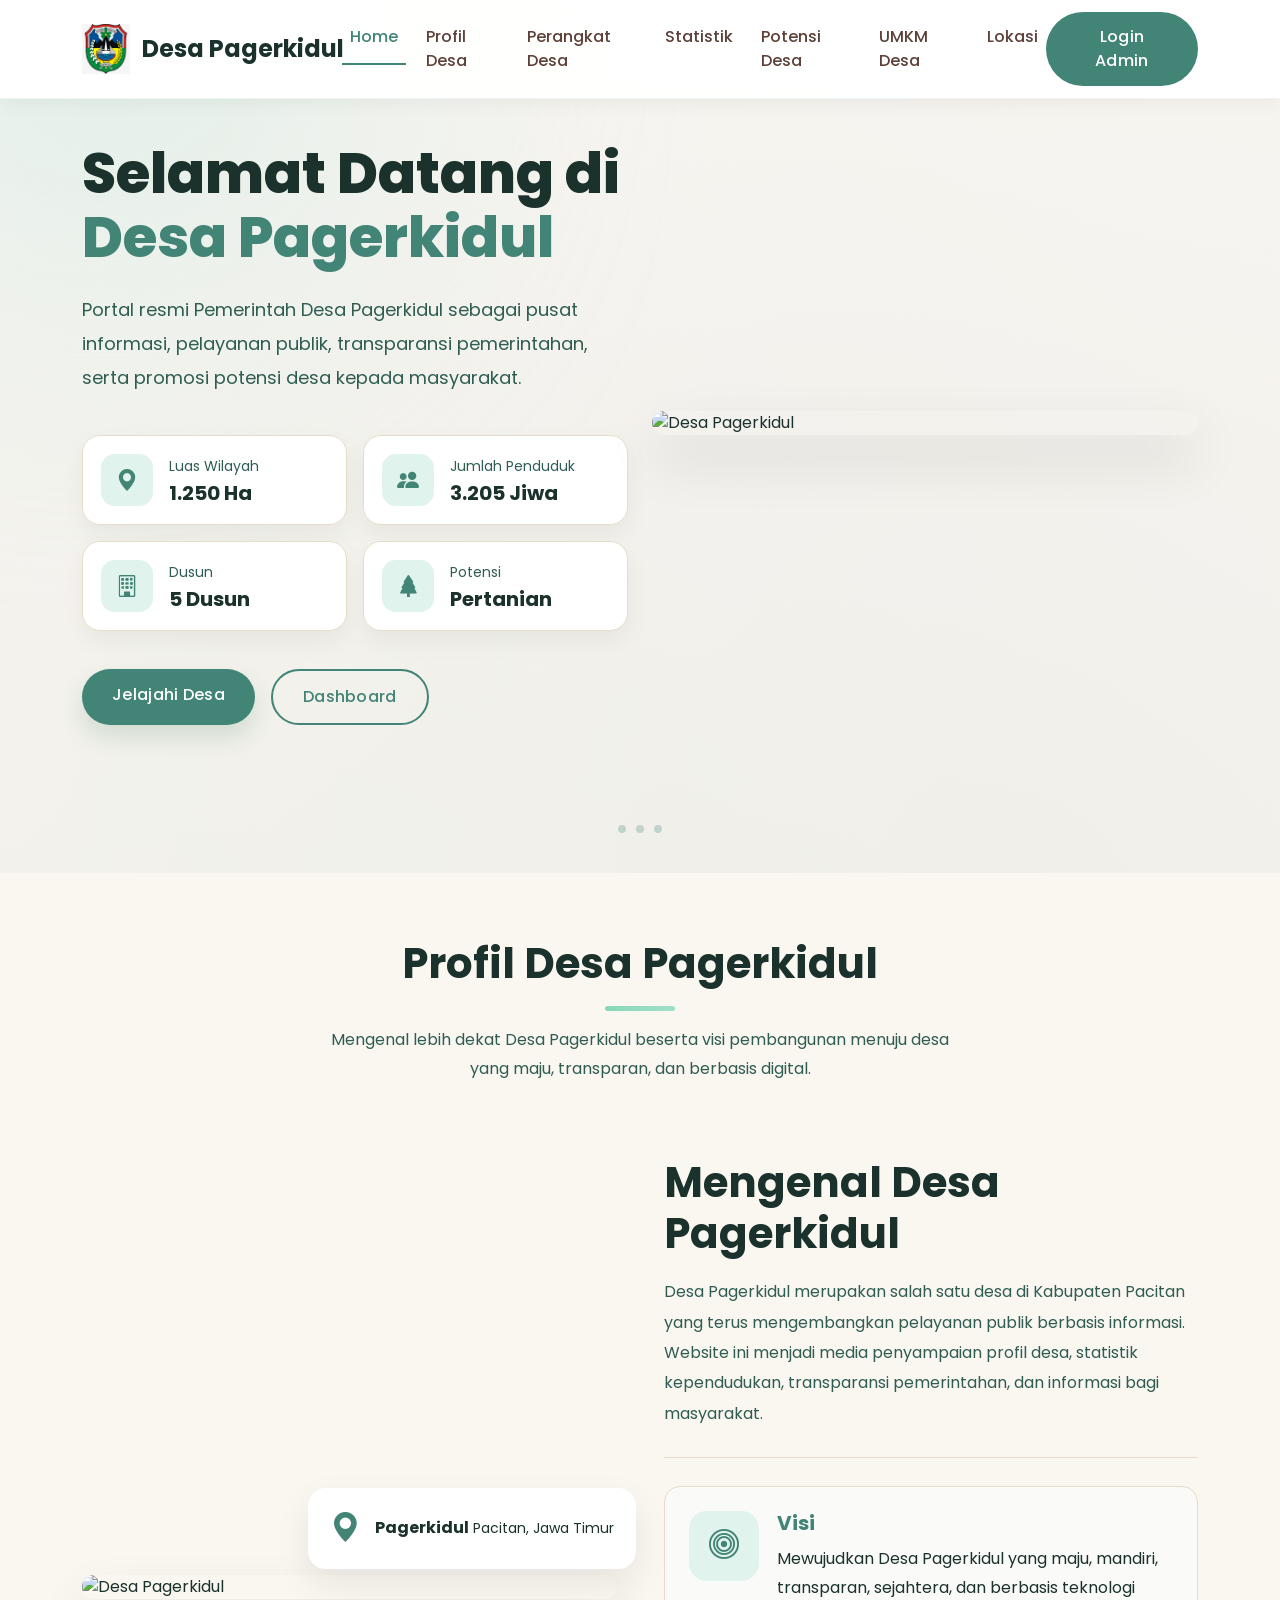
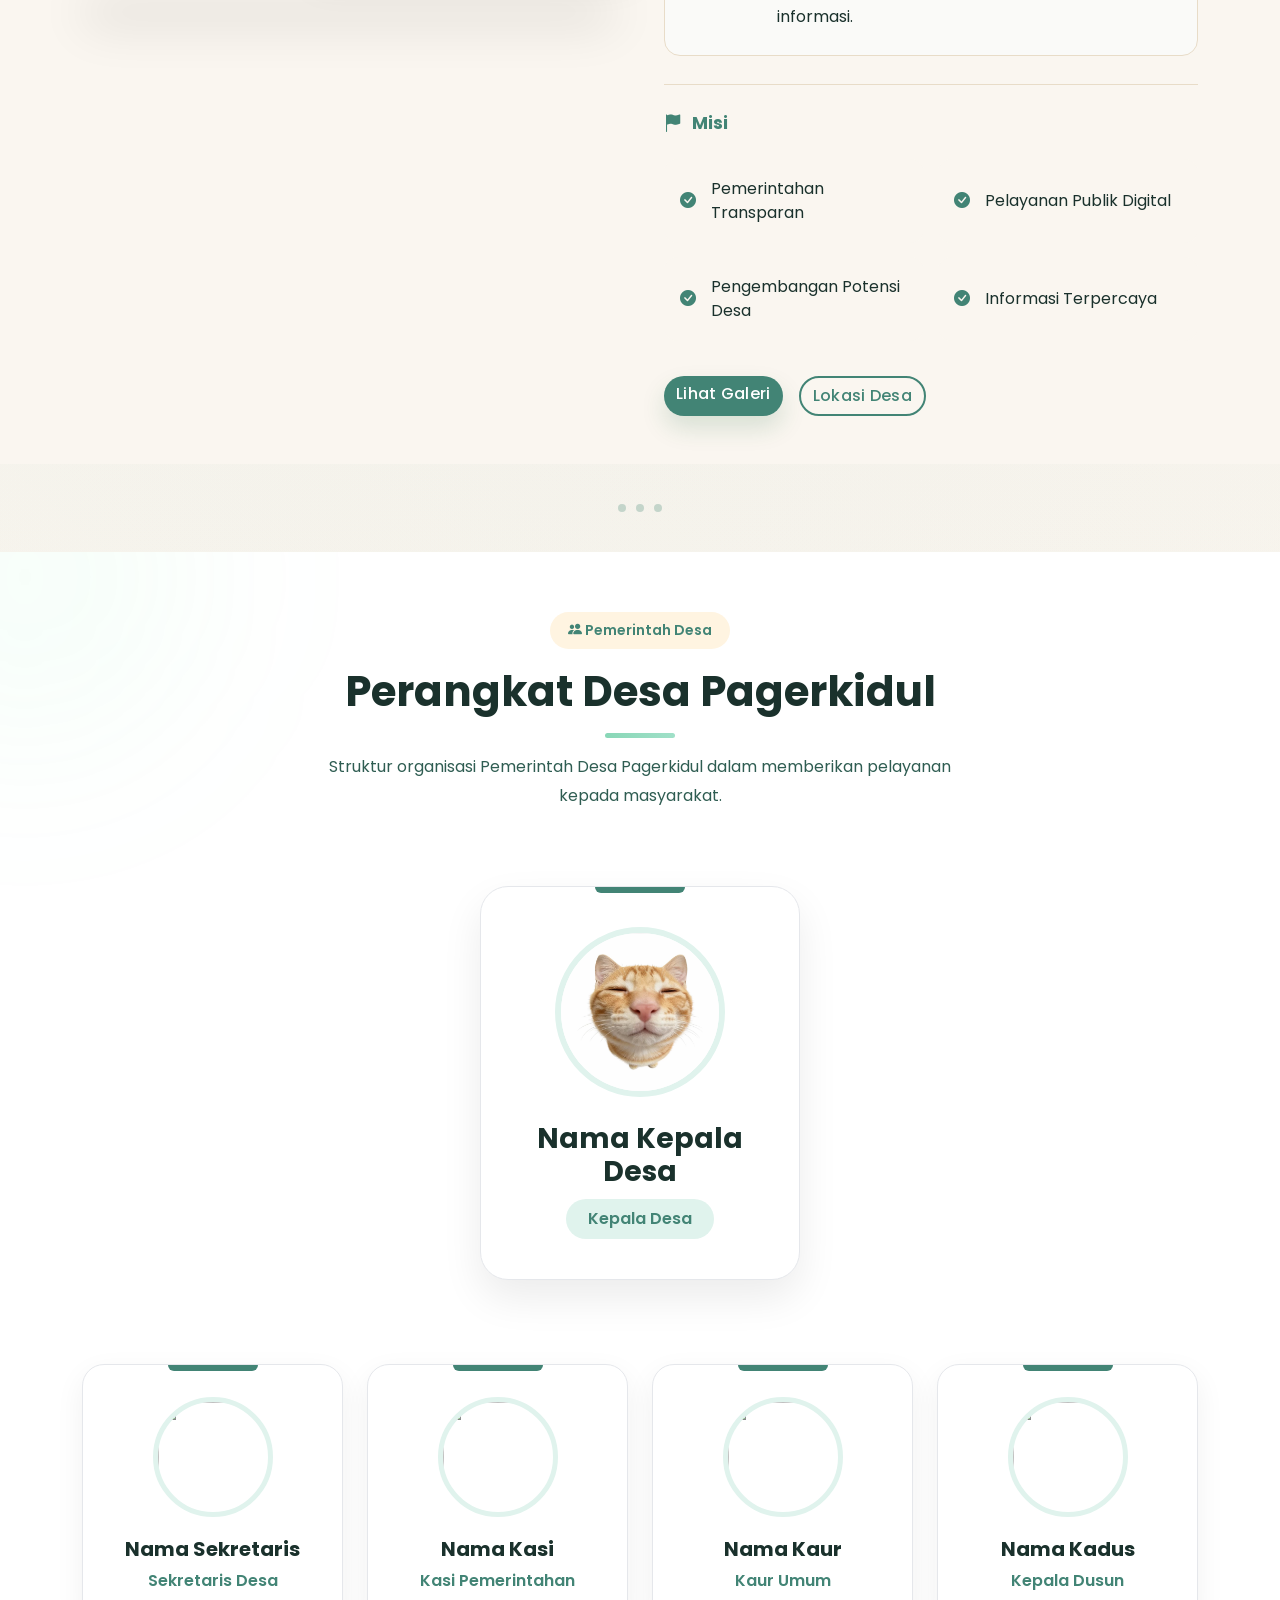
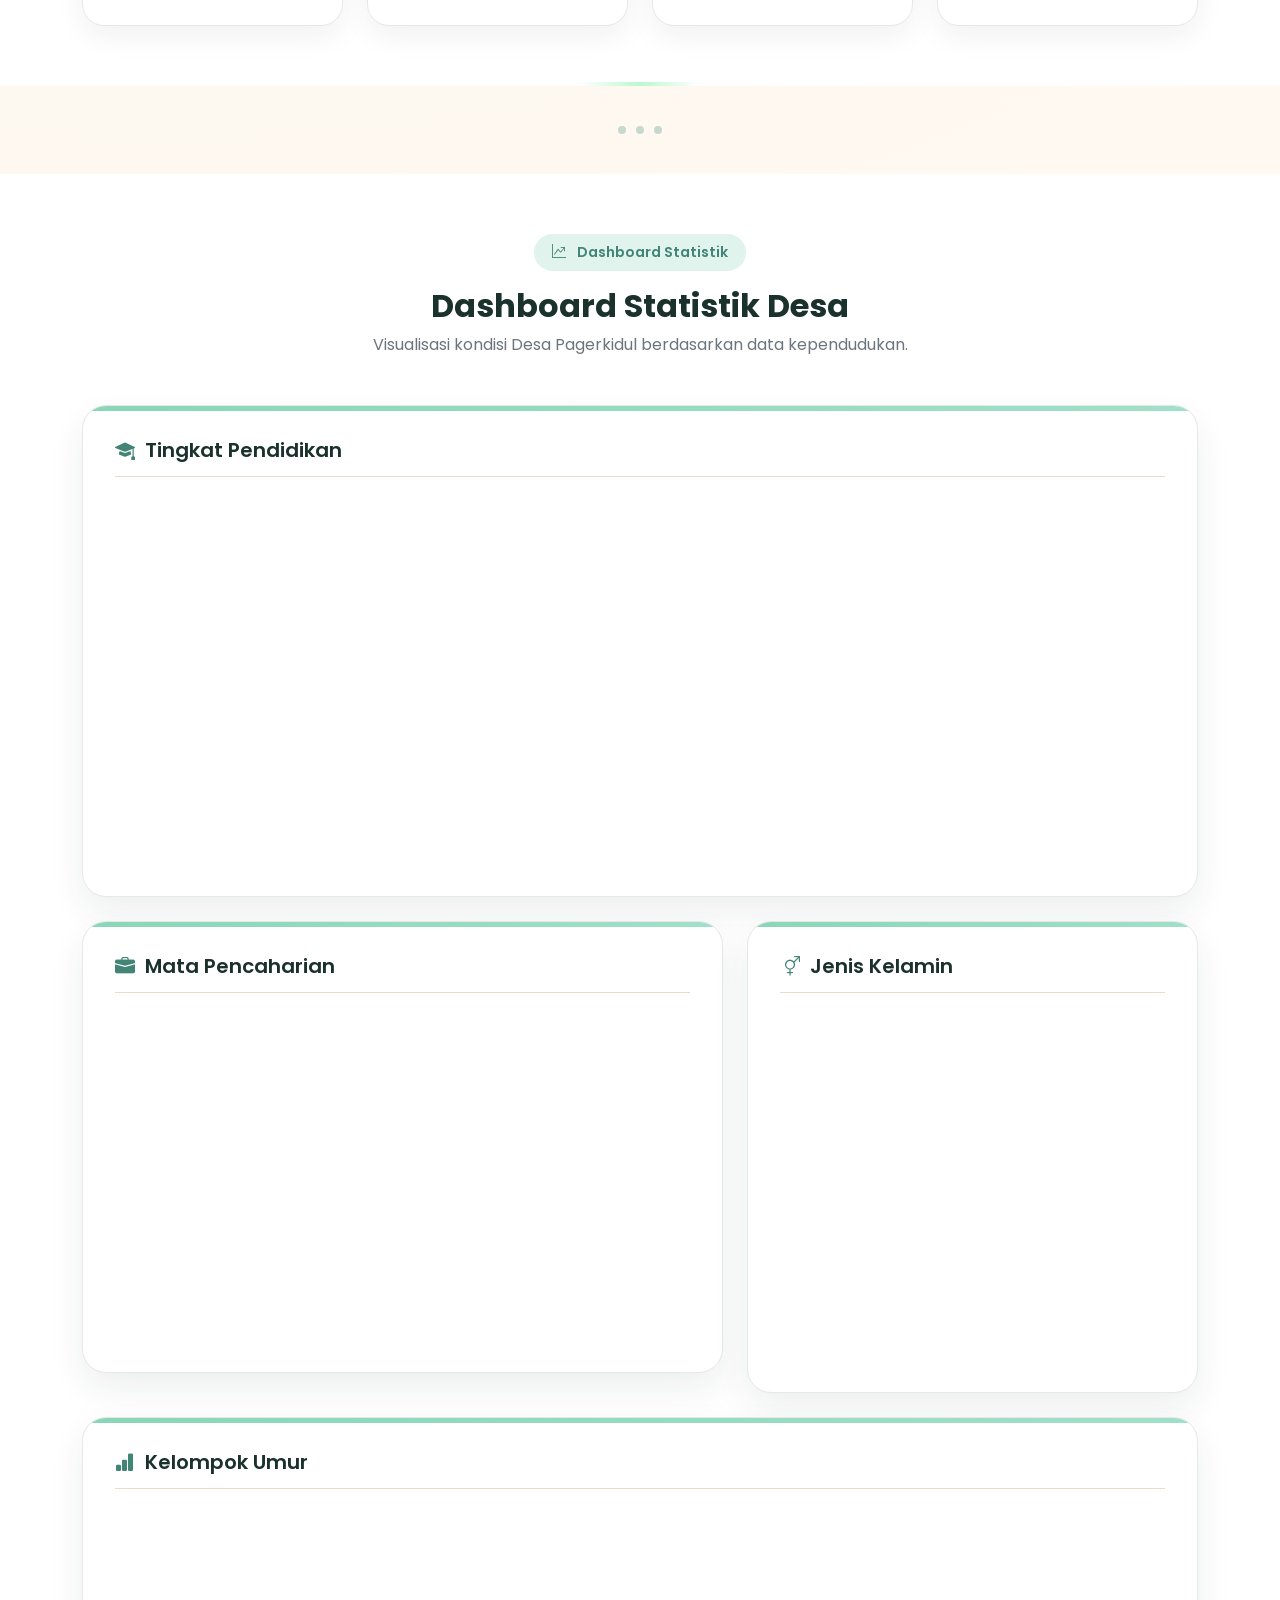
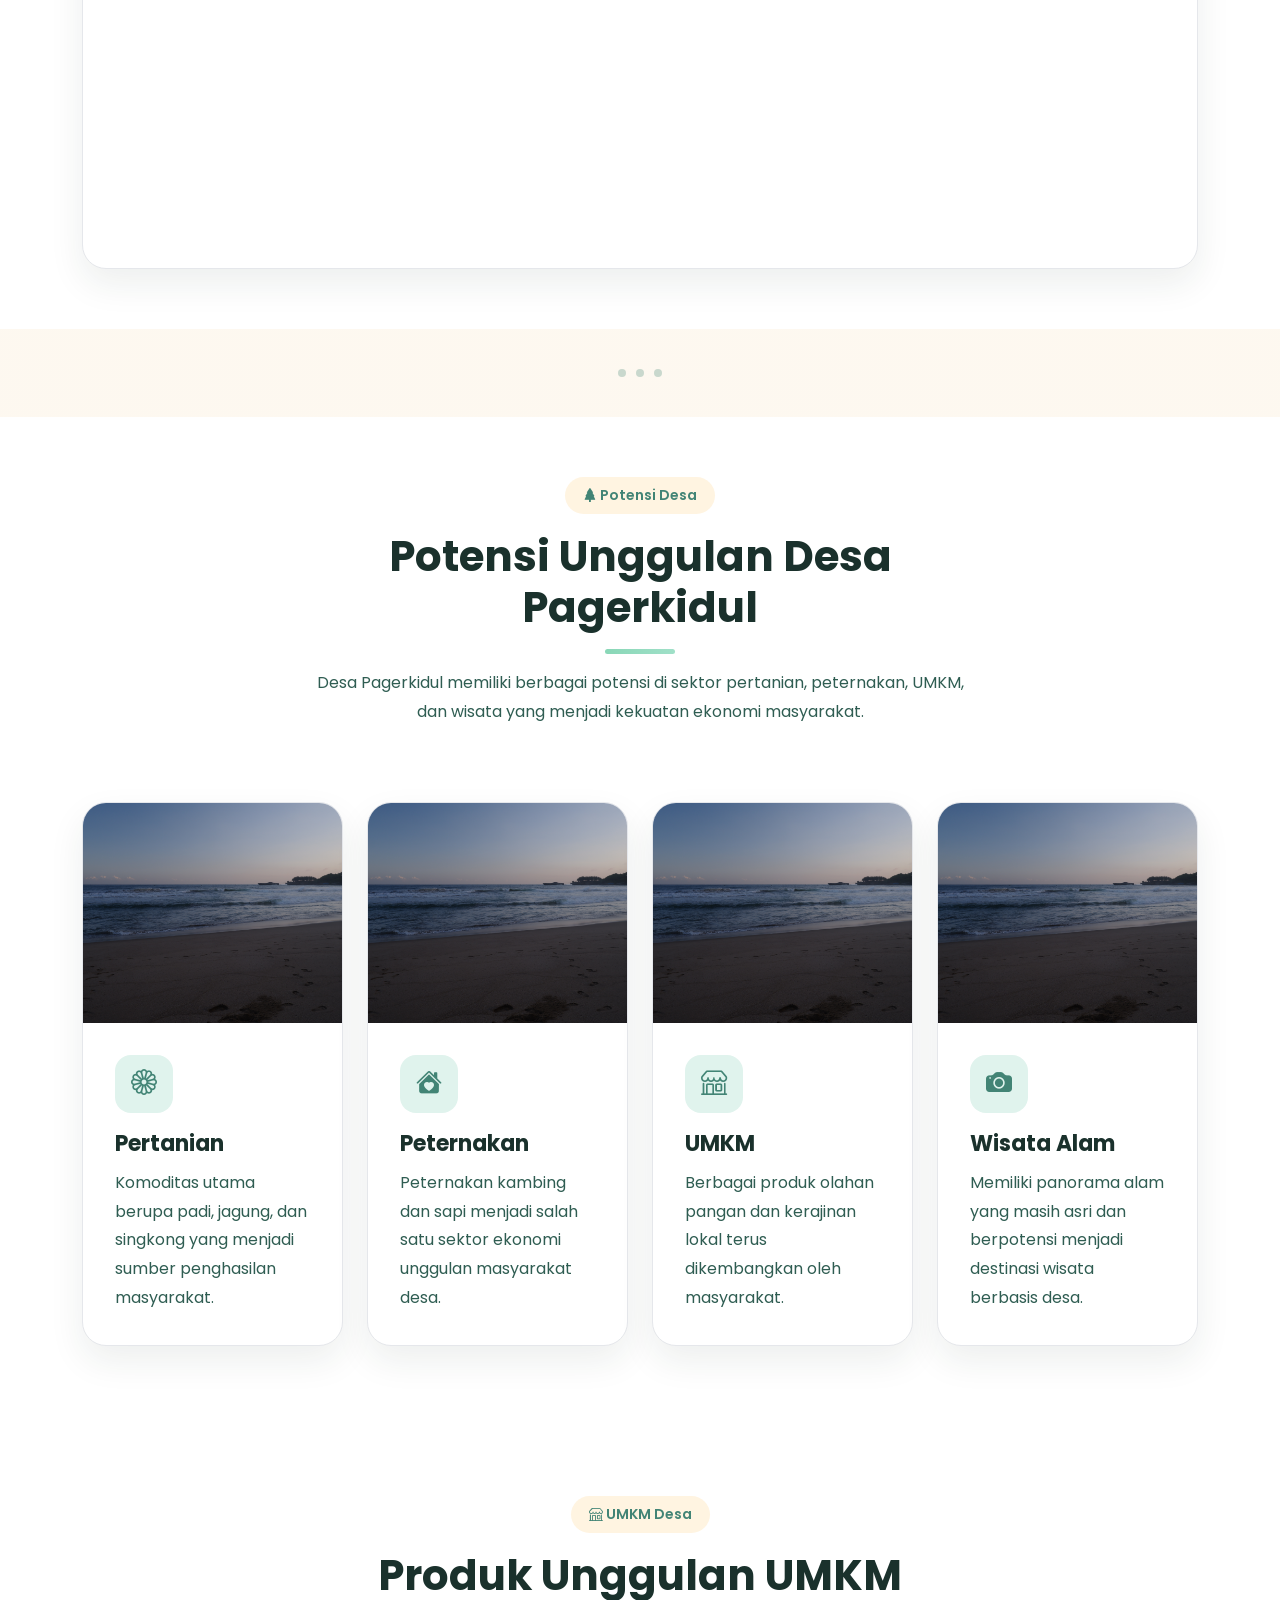
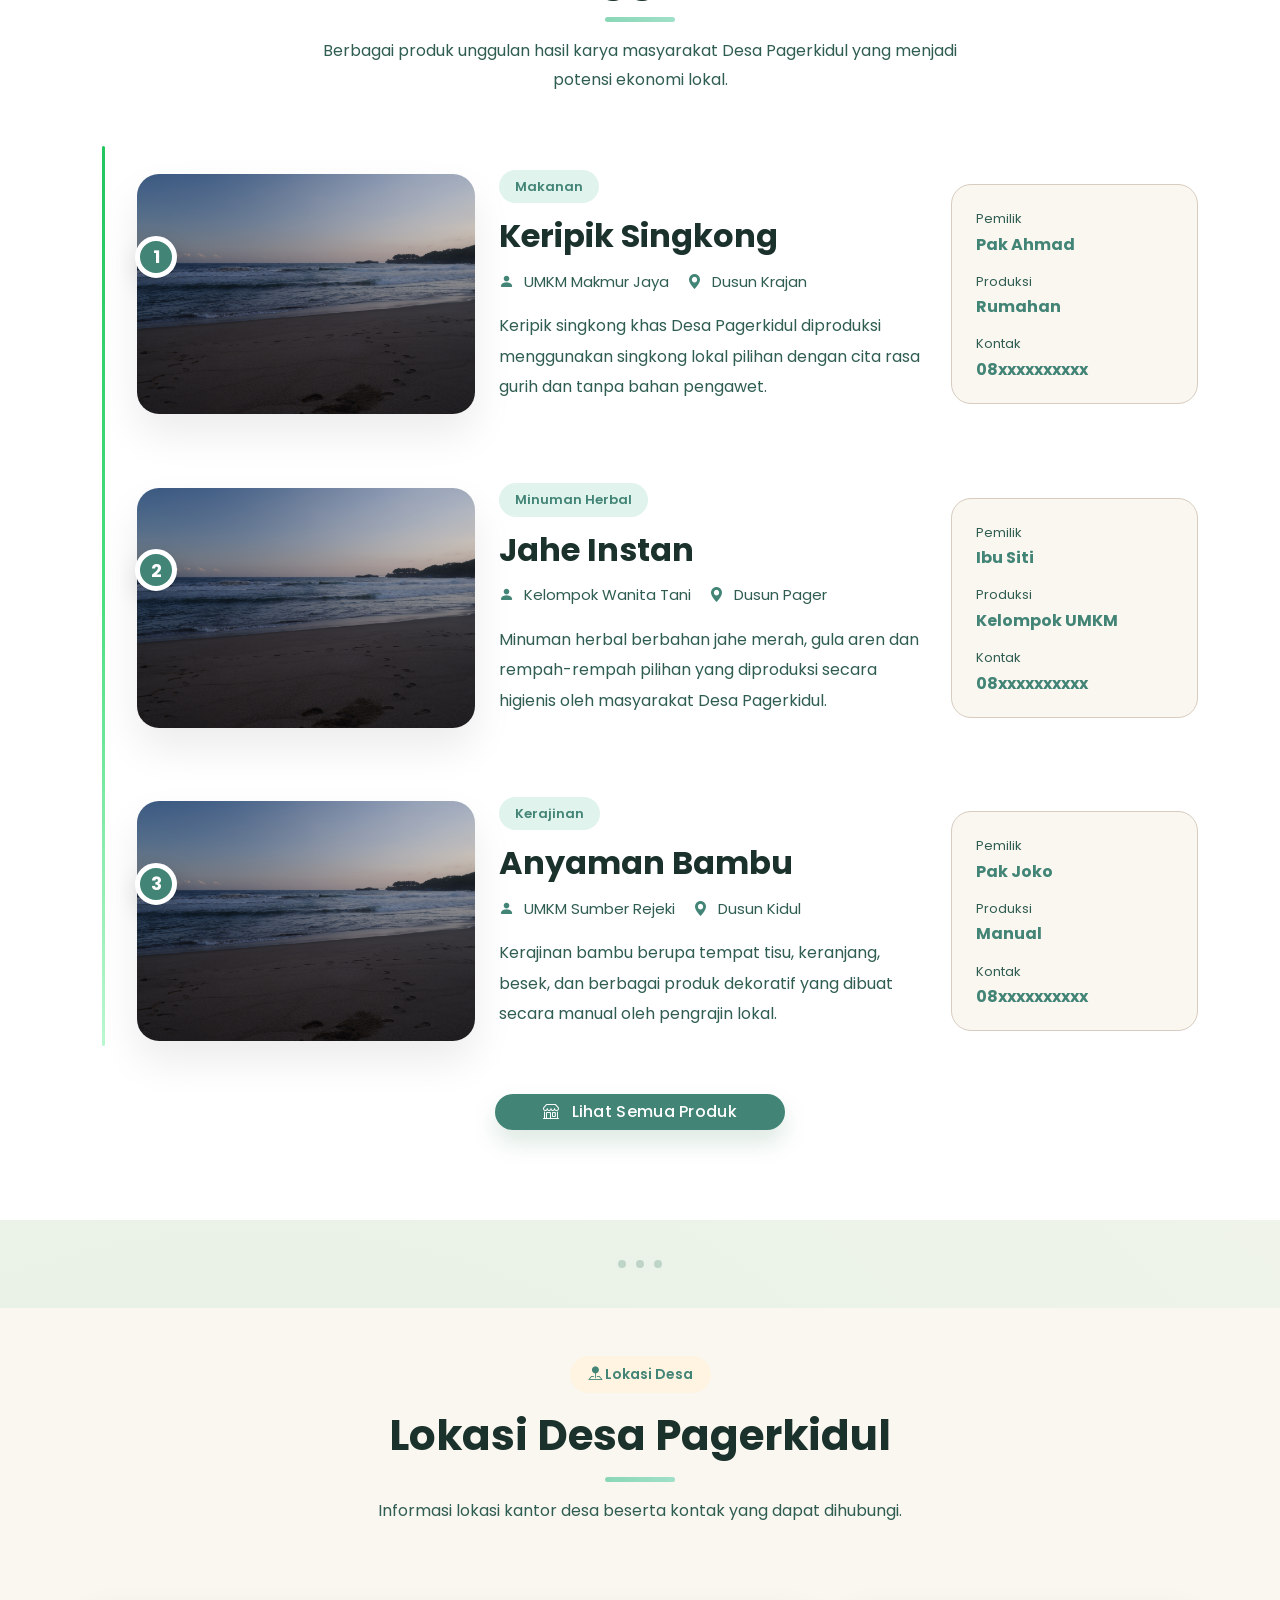
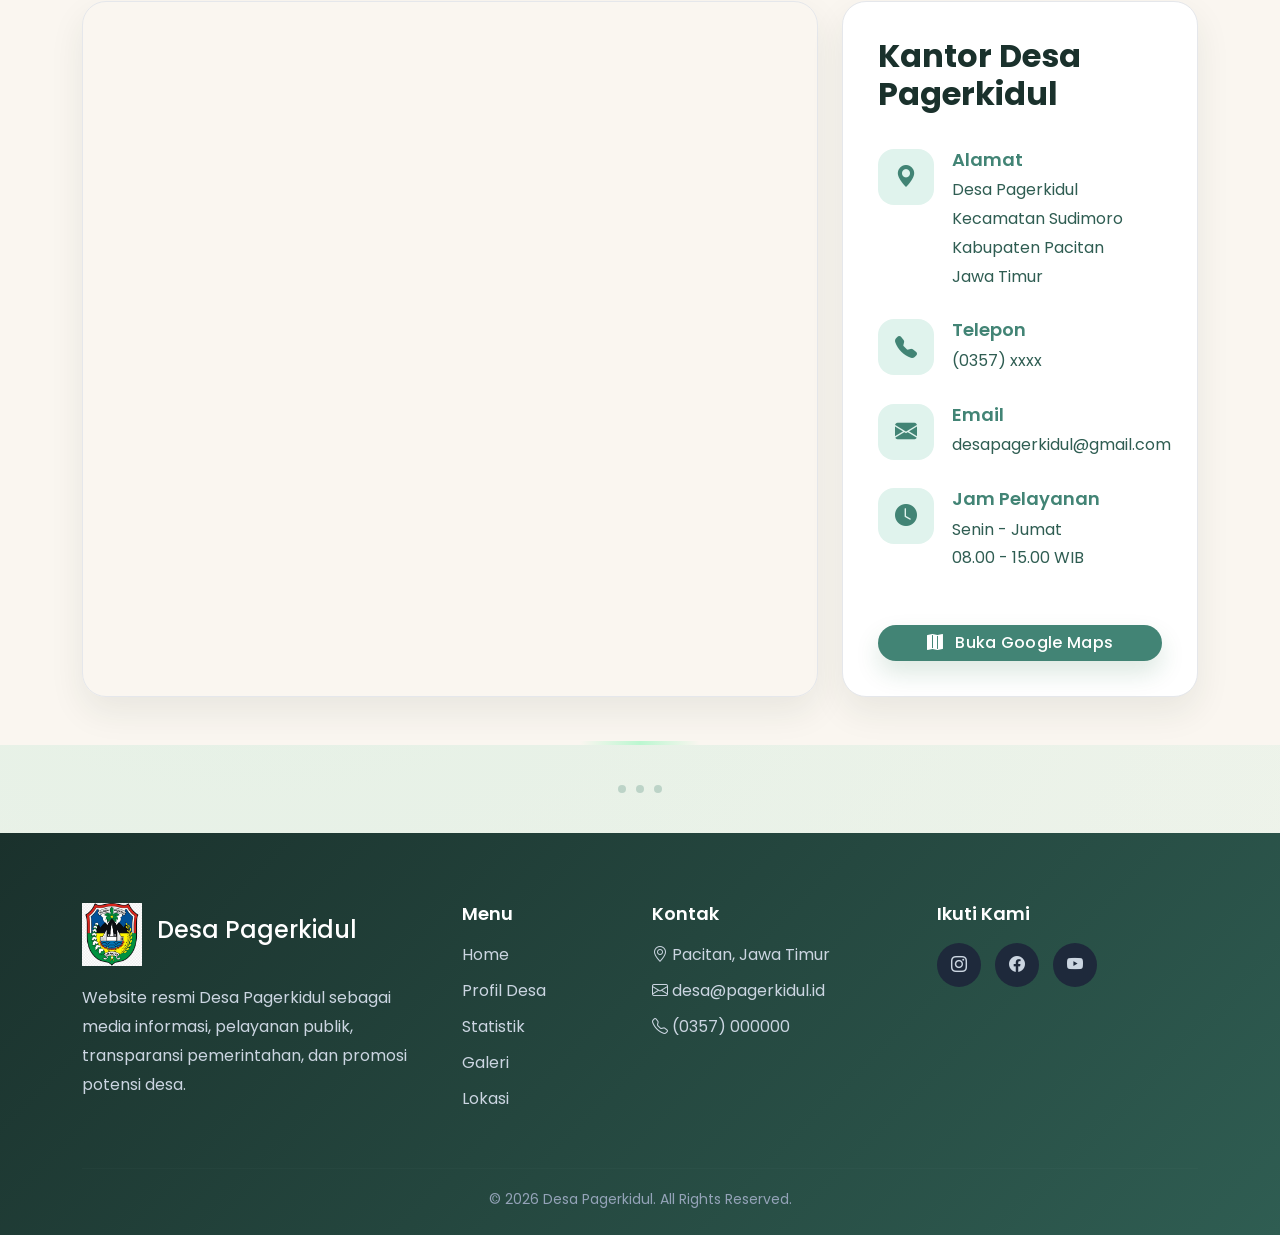
==== admin.html @ 9e0d0ce2 "Backup sebelum redesign" ====
<!DOCTYPE html>
<html lang="id">

<head>
    <meta charset="UTF-8" />
    <meta name="viewport" content="width=device-width, initial-scale=1.0" />

    <title>Admin Dashboard - Desa Pagerkidul</title>

    <!-- Bootstrap -->
    <link href="https://cdn.jsdelivr.net/npm/bootstrap@5.3.7/dist/css/bootstrap.min.css" rel="stylesheet" />

    <!-- Bootstrap Icons -->
    <link rel="stylesheet" href="https://cdn.jsdelivr.net/npm/bootstrap-icons@1.13.1/font/bootstrap-icons.min.css">

    <!-- Google Font -->
    <link href="https://fonts.googleapis.com/css2?family=Poppins:wght@300;400;500;600;700;800&display=swap"
        rel="stylesheet">

    <!-- Existing public theme CSS (match the site theme) -->
    <link rel="stylesheet" href="assets/css/style.css" />

    <!-- Admin dashboard styling -->
    <link rel="stylesheet" href="assets/css/admin.css" />
</head>

<body>
<div class="admin-shell">

        <!-- Mobile Sidebar opener -->
        <button id="mobileSidebarOpen" class="d-lg-none position-fixed top-0 start-0 m-3 icon-btn" type="button"
            aria-label="Open Sidebar" style="z-index:60;">
            <i class="bi bi-list"></i>
        </button>

        <!-- Left Sidebar -->
<aside class="admin-sidebar" id="adminSidebar">
            
            <div class="admin-sidebar-inner">
                <div class="d-flex align-items-center justify-content-between">
                    <div class="admin-brand">
                        <img src="assets/images/logo-pacitan.jpg" alt="Logo Desa" />
                        <div>
                            <h1>Desa Pagerkidul</h1>
                            <small>Pemerintah Desa • Admin</small>
                        </div>
                    </div>
                    <button id="mobileSidebarClose" class="d-lg-none icon-btn ms-2" type="button"
                        aria-label="Close Sidebar">
                        <i class="bi bi-x-lg"></i>
                    </button>
                </div>

                <button id="sidebarToggle" class="admin-sidebar-toggle" type="button">
                    <span><i class="bi bi-grid-3x3-gap-fill me-2"></i>Menu</span>
                    <i class="bi bi-chevron-left"></i>
                </button>

                <nav class="admin-nav">
                    <div class="nav-title">Navigasi</div>
                    <ul class="list-unstyled m-0">
                        <li class="nav-item"><a class="nav-link active" href="#dashboard"><i
                                    class="bi bi-speedometer2"></i><span>Dashboard</span></a></li>
                        <li class="nav-item"><a class="nav-link" href="#hero"><i class="bi bi-images"></i><span>Bagian
                                    Hero</span></a></li>
                        <li class="nav-item"><a class="nav-link" href="#profil"><i class="bi bi-person-badge"></i><span>Profil Desa</span></a></li>
                        <li class="nav-item"><a class="nav-link" href="#officials"><i class="bi bi-people-fill"></i><span>Perangkat Desa</span></a></li>

                        <li class="nav-item"><a class="nav-link" href="#potentials"><i
                                    class="bi bi-tree-fill"></i><span>Potensi Desa</span></a></li>
                        <li class="nav-item"><a class="nav-link" href="#umkm"><i class="bi bi-shop"></i><span>Produk
                                    UMKM</span></a></li>

                        <li class="nav-item"><a class="nav-link" href="#location"><i
                                    class="bi bi-geo-alt-fill"></i><span>Lokasi Desa</span></a></li>
                        <li class="nav-item"><a class="nav-link" href="#settings"><i
                                    class="bi bi-gear"></i><span>Pengaturan</span></a></li>
                                <li class="nav-item mt-2"><a class="nav-link" href="#logout"><i
                                    class="bi bi-box-arrow-right"></i><span>Keluar</span></a></li>

                    </ul>
                </nav>

                <div class="mt-auto">
                    <div class="admin-nav" style="padding:14px;">
                        <div class="d-flex align-items-center justify-content-between">
                            <div>
                                <div class="fw-bold" style="color:#166534;">Status Sistem</div>
                                <div class="text-muted" style="font-size:13px; font-weight:700;">All Services OK</div>
                            </div>
                            <span class="pill ok">OK</span>
                        </div>
                    </div>
                </div>
            </div>
        </aside>

        <div id="sidebarBackdrop" class="sidebar-backdrop" aria-hidden="true"></div>

        <!-- Main -->
        <main class="admin-main">

            <!-- Topbar -->
            <header class="admin-topbar">
                <div class="container-fluid">
                    <div class="row align-items-center g-3">
                        <div class="col-lg-4 col-md-5">
                            <div class="position-relative search-wrap">
                                <span class="search-icon"><i class="bi bi-search"></i></span>
                                <input type="search" class="form-control" placeholder="Cari data & konten..."
                                    aria-label="Search" />
                            </div>
                        </div>

                        <div class="col-lg-3 col-md-3 d-flex gap-2">
                            <button class="icon-btn" type="button" aria-label="Notifications">
                                <i class="bi bi-bell"></i>
                            </button>
                            <button class="icon-btn" type="button" aria-label="Quick Actions">
                                <i class="bi bi-shield-check"></i>
                            </button>
                        </div>

                        <div class="col-lg-5 col-md-4 d-flex align-items-center justify-content-end gap-3">
                            <div class="admin-date" id="currentDate">—</div>
                            <div class="dropdown">
                                <button class="admin-profile-pill btn btn-light d-flex align-items-center gap-2"
                                    type="button" data-bs-toggle="dropdown" aria-expanded="false"
                                    style="border-radius:999px;">
                                    <img class="admin-avatar" src="assets/images/foto.jpg" alt="Admin" />
                                    <span class="fw-bold" style="font-size:14px;">Admin</span>
                                    <i class="bi bi-chevron-down" style="color:#166534;"></i>
                                </button>
                                <ul class="dropdown-menu dropdown-menu-end">
                                    <li><a class="dropdown-item" href="#profile">Profil</a></li>
                                    <li><a class="dropdown-item" href="#security">Keamanan</a></li>
                                    <li>
                                        <hr class="dropdown-divider">
                                    </li>
                                    <li><a class="dropdown-item text-danger" href="#logout"
                                            onclick="return false;">Logout</a></li>
                                </ul>
                            </div>
                        </div>
                    </div>
                </div>
            </header>

            <!-- Content -->
            <section class="admin-content">
                <div class="container-fluid">

                    <!-- Dashboard Cards -->
                    <div id="dashboard" class="row g-3">
                        <div class="col-xl-3 col-md-6">
                            <div class="stat-card">
                                <div class="stat-top">
                                    <div>
                                        <h3>Total Village Officials</h3>
                                        <div class="stat-number">18</div>
                                        <p class="stat-desc">Anggota perangkat desa aktif</p>
                                    </div>
                                    <div class="stat-icon"><i class="bi bi-people-fill"></i></div>
                                </div>
                            </div>
                        </div>

                        <div class="col-xl-3 col-md-6">
                            <div class="stat-card">
                                <div class="stat-top">
                                    <div>
                                        <h3>Total UMKM Products</h3>
                                        <div class="stat-number">12</div>
                                        <p class="stat-desc">Produk unggulan UMKM desa</p>
                                    </div>
                                    <div class="stat-icon"><i class="bi bi-shop"></i></div>
                                </div>
                            </div>
                        </div>

                        <div class="col-xl-3 col-md-6">
                            <div class="stat-card">
                                <div class="stat-top">
                                    <div>
                                        <h3>Total Village Potentials</h3>
                                        <div class="stat-number">7</div>
                                        <p class="stat-desc">Potensi pertanian & wisata</p>
                                    </div>
                                    <div class="stat-icon"><i class="bi bi-tree-fill"></i></div>
                                </div>
                            </div>
                        </div>
                    </div>

                    <div class="row g-3 mt-2">
                        <!-- Main column -->
                        <div class="col-lg-8">

                            <!-- 1. HERO MANAGEMENT -->
                            <div id="hero" class="admin-card admin-section">
                                <div class="admin-section-header">
<h2><i class="bi bi-megaphone"></i> PENGELOLAAN HERO</h2>
                                    <p>Kelola gambar, judul, dan tombol utama pada halaman publik.</p>
                                </div>

                                <div class="section-actions">
                                    <div class="row g-3 align-items-stretch">
                                        <div class="col-md-6">
                                            <div class="uploader h-100">
                                                <div class="d-flex align-items-center justify-content-between">
                                                    <div class="fw-bold" style="color:#166534;">Gambar Hero</div>
                                                    <span class="pill ok">Preview</span>
                                                </div>
                                                <img class="preview-img mt-3" src="assets/images/desa.JPG" alt="Hero" />
                                                <div class="mt-3">
                                                    <button class="btn btn-sm btn-outline-admin"><i
                                                            class="bi bi-upload"></i> Upload (Placeholder)</button>
                                                </div>
                                            </div>
                                        </div>

                                        <div class="col-md-6">
                                            <div class="uploader h-100">
                                                <div class="fw-bold" style="color:#166534;">Konten</div>
                                                <div class="mt-3">
                                                    <div class="mb-3">
                                                        <label class="form-label fw-bold">Title</label>
                                                        <div class="form-control-plaintext fw-semibold">Selamat Datang
                                                            di <span style="color:#166534;">Desa Pagerkidul</span></div>
                                                    </div>
                                                    <div class="mb-3">
                                                        <label class="form-label fw-bold">Subtitle</label>
                                                        <div class="form-control-plaintext fw-semibold">Portal resmi
                                                            pemerintah desa sebagai pusat informasi & pelayanan.</div>
                                                    </div>
                                                    <div class="row g-2">
                                                        <div class="col-7">
                                                            <label class="form-label fw-bold">Button Text</label>
                                                            <div class="form-control-plaintext fw-semibold">Jelajahi
                                                                Desa</div>
                                                        </div>
                                                        <div class="col-5">
                                                            <label class="form-label fw-bold">Button Link</label>
                                                            <div class="form-control-plaintext fw-semibold">#profil
                                                            </div>
                                                        </div>
                                                    </div>
                                                </div>

                                                <div class="d-flex gap-2 mt-4 flex-wrap">
                                                    <button class="btn btn-primary-admin btn-sm" data-bs-toggle="modal"
                                                        data-bs-target="#editModal" data-title="Hero"
                                                        data-body="Mengubah judul, subtitle, tombol, dan gambar hero.">
                                                        <i class="bi bi-pencil-square"></i> Edit
                                                    </button>
                                                    <button class="btn btn-outline-admin btn-sm" data-bs-toggle="modal"
                                                        data-bs-target="#previewModal" data-title="Hero Section"
                                                        data-body="Preview konten hero saat ini."
                                                        data-media="assets/images/desa.JPG">
                                                        <i class="bi bi-eye"></i> Preview
                                                    </button>
                                                </div>
                                            </div>
                                        </div>
                                    </div>

                                    <div class="mt-3 d-flex justify-content-end">
                                        <button class="btn btn-primary-admin" data-bs-toggle="modal"
                                            data-bs-target="#addModal"><i class="bi bi-plus-circle"></i> Add
                                            Data</button>
                                    </div>
                                </div>
                            </div>

                            <!-- 2. VILLAGE PROFILE -->
                            <div id="profil" class="admin-card admin-section">
                                <div class="admin-section-header">
<h2><i class="bi bi-person-badge"></i> PROFIL DESA</h2>
                                    <p>Kelola visi, misi, deskripsi, dan gambar profil desa.</p>
                                </div>

                                <div class="section-actions">
                                    <div class="row g-3">
                                        <div class="col-md-5">
                                            <div class="uploader">
                                                <div class="fw-bold" style="color:#166534;">Gambar</div>
                                                <img class="preview-img mt-3" src="assets/images/desa.JPG"
                                                    alt="Profil" />
                                                <div class="mt-3">
                                                    <button class="btn btn-sm btn-outline-admin"><i
                                                            class="bi bi-upload"></i> Upload (Placeholder)</button>
                                                </div>
                                            </div>
                                        </div>

                                        <div class="col-md-7">
                                            <div class="row g-3">
                                                <div class="col-12">
                                                    <div class="bg-light rounded-20 p-3 border">
                                                        <div class="fw-bold mb-2" style="color:#166534;"><i
                                                                class="bi bi-bullseye"></i> Vision</div>
                                                        <div class="text-muted fw-semibold">Mewujudkan Desa Pagerkidul
                                                            yang maju, mandiri, transparan, sejahtera, dan berbasis
                                                            teknologi informasi.</div>
                                                    </div>
                                                </div>
                                                <div class="col-12">
                                                    <div class="bg-light rounded-20 p-3 border">
                                                        <div class="fw-bold mb-2" style="color:#166534;"><i
                                                                class="bi bi-flag-fill"></i> Mission</div>
                                                        <ul class="mb-0 text-muted fw-semibold"
                                                            style="line-height:1.9;">
                                                            <li>Pemerintahan Transparan</li>
                                                            <li>Pelayanan Publik Digital</li>
                                                            <li>Pengembangan Potensi Desa</li>
                                                            <li>Informasi Terpercaya</li>
                                                        </ul>
                                                    </div>
                                                </div>
                                                <div class="col-12">
                                                    <div class="bg-light rounded-20 p-3 border">
                                                        <div class="fw-bold mb-2" style="color:#166534;"><i
                                                                class="bi bi-file-text"></i> Description</div>
                                                        <div class="text-muted fw-semibold">Desa Pagerkidul merupakan
                                                            salah satu desa di Kabupaten Pacitan yang terus
                                                            mengembangkan pelayanan publik berbasis informasi.</div>
                                                    </div>
                                                </div>
                                            </div>

                                            <div class="d-flex gap-2 mt-3 flex-wrap">
                                                <button class="btn btn-primary-admin btn-sm" data-bs-toggle="modal"
                                                    data-bs-target="#editModal" data-title="Village Profile"
                                                    data-body="Mengedit visi, misi, deskripsi, serta gambar profil.">
                                                    <i class="bi bi-pencil-square"></i> Edit
                                                </button>
                                                <button class="btn btn-outline-admin btn-sm" data-bs-toggle="modal"
                                                    data-bs-target="#previewModal" data-title="Village Profile"
                                                    data-body="Preview profil desa."
                                                    data-media="assets/images/desa.JPG">
                                                    <i class="bi bi-eye"></i> Preview
                                                </button>
                                            </div>
                                        </div>
                                    </div>
                                </div>
                            </div>

                            <!-- 3. VILLAGE OFFICIALS -->
                            <div id="officials" class="admin-card admin-section">
                                <div class="admin-section-header">
<h2><i class="bi bi-people-fill"></i> PERANGKAT DESA</h2>
                                    <p>Kelola foto dan data perangkat desa.</p>
                                </div>

                                <div class="section-actions">
                                    <div class="d-flex gap-2 align-items-center justify-content-between flex-wrap">
                                        <button class="btn btn-primary-admin" data-bs-toggle="modal"
                                            data-bs-target="#addModal"><i class="bi bi-plus-circle"></i> Add
                                            Data</button>
                                        <div class="position-relative" style="min-width:280px;">
                                            <i class="bi bi-search position-absolute"
                                                style="left:14px;top:50%;transform:translateY(-50%);color:#166534;"></i>
                                            <input type="search" class="form-control ps-5 rounded-4"
                                                placeholder="Cari nama / posisi / telepon..."
                                                data-table-filter="tblOfficials" />
                                        </div>
                                    </div>
                                </div>

                                <div class="table-card">
                                    <div class="table-responsive">
                                        <table id="tblOfficials" class="table table-hover align-middle"
                                            aria-label="Village Officials Table">
                                            <thead>
                                                <tr>
                                                    <th style="width:64px;">Photo</th>
                                                    <th>Name</th>
                                                    <th>Position</th>
                                                    <th style="width:170px;">Phone</th>
                                                    <th style="width:260px;">Actions</th>
                                                </tr>
                                            </thead>
                                            <tbody>
                                                <tr>
                                                    <td><img src="assets/images/foto.jpg" class="rounded-4"
                                                            style="width:48px;height:48px;object-fit:cover;border:1px solid rgba(16,24,40,.10);"
                                                            alt="Foto" /></td>
                                                    <td>Nama Kepala Desa</td>
                                                    <td class="text-muted">Kepala Desa</td>
                                                    <td class="text-muted">08xxxxxxxxxx</td>
                                                    <td>
                                                        <div class="btn-group" role="group">
                                                            <button class="btn btn-outline-admin btn-sm"
                                                                data-bs-toggle="modal" data-bs-target="#previewModal"
                                                                data-title="Kepala Desa"
                                                                data-media="assets/images/foto.jpg"
                                                                data-body="Preview profil perangkat desa: Nama Kepala Desa."
                                                                type="button">
                                                                <i class="bi bi-eye"></i> Preview
                                                            </button>
                                                            <button class="btn btn-primary-admin btn-sm"
                                                                data-bs-toggle="modal" data-bs-target="#editModal"
                                                                data-edit-title="Kepala Desa"
                                                                data-edit-fielda="Nama Kepala Desa"
                                                                data-edit-fieldb="Kepala Desa"
                                                                data-edit-description="Preview profil perangkat desa: Nama Kepala Desa."
                                                                data-edit-media="assets/images/foto.jpg" type="button">
                                                                <i class="bi bi-pencil"></i> Edit
                                                            </button>
                                                            <button class="btn btn-danger-admin btn-sm"
                                                                data-bs-toggle="modal" data-bs-target="#deleteModal"
                                                                type="button">
                                                                <i class="bi bi-trash"></i> Delete
                                                            </button>
                                                        </div>
                                                    </td>
                                                </tr>

                                                <tr>
                                                    <td><img src="assets/images/sekdes.jpg" class="rounded-4"
                                                            style="width:48px;height:48px;object-fit:cover;border:1px solid rgba(16,24,40,.10);"
                                                            alt="Foto" /></td>
                                                    <td>Nama Sekretaris</td>
                                                    <td class="text-muted">Sekretaris Desa</td>
                                                    <td class="text-muted">08xxxxxxxxxx</td>
                                                    <td>
                                                        <div class="btn-group" role="group">
                                                            <button class="btn btn-outline-admin btn-sm"
                                                                data-bs-toggle="modal" data-bs-target="#previewModal"
                                                                data-title="Sekretaris Desa"
                                                                data-media="assets/images/sekdes.jpg"
                                                                data-body="Preview profil perangkat desa."
                                                                type="button">
                                                                <i class="bi bi-eye"></i> Preview
                                                            </button>
                                                            <button class="btn btn-primary-admin btn-sm"
                                                                data-bs-toggle="modal" data-bs-target="#editModal"
                                                                type="button">
                                                                <i class="bi bi-pencil"></i> Edit
                                                            </button>
                                                            <button class="btn btn-danger-admin btn-sm"
                                                                data-bs-toggle="modal" data-bs-target="#deleteModal"
                                                                type="button">
                                                                <i class="bi bi-trash"></i> Delete
                                                            </button>
                                                        </div>
                                                    </td>
                                                </tr>
                                                <tr>
                                                    <td><img src="assets/images/kasi.jpg" class="rounded-4"
                                                            style="width:48px;height:48px;object-fit:cover;border:1px solid rgba(16,24,40,.10);"
                                                            alt="Foto" /></td>
                                                    <td>Nama Kasi</td>
                                                    <td class="text-muted">Kasi Pemerintahan</td>
                                                    <td class="text-muted">08xxxxxxxxxx</td>
                                                    <td>
                                                        <div class="btn-group" role="group">
                                                            <button class="btn btn-outline-admin btn-sm"
                                                                data-bs-toggle="modal" data-bs-target="#previewModal"
                                                                data-title="Kasi Pemerintahan"
                                                                data-media="assets/images/kasi.jpg"
                                                                data-body="Preview profil perangkat desa."
                                                                type="button">
                                                                <i class="bi bi-eye"></i> Preview
                                                            </button>
                                                            <button class="btn btn-primary-admin btn-sm"
                                                                data-bs-toggle="modal" data-bs-target="#editModal"
                                                                type="button">
                                                                <i class="bi bi-pencil"></i> Edit
                                                            </button>
                                                            <button class="btn btn-danger-admin btn-sm"
                                                                data-bs-toggle="modal" data-bs-target="#deleteModal"
                                                                type="button">
                                                                <i class="bi bi-trash"></i> Delete
                                                            </button>
                                                        </div>
                                                    </td>
                                                </tr>
                                            </tbody>
                                        </table>
                                    </div>

                                    <div class="alert alert-light border mt-3 d-flex align-items-center justify-content-between"
                                        role="alert">
                                        <div class="fw-semibold text-muted"><i class="bi bi-info-circle me-2"
                                                style="color:#166534;"></i> Data dummy ditampilkan untuk demo UI.</div>
                                        <button class="btn btn-outline-admin btn-sm" data-bs-toggle="modal"
                                            data-bs-target="#previewModal" data-title="Empty State"
                                            data-body="Jika data kosong, tampilkan empty state yang informatif."
                                            type="button">
                                            <i class="bi bi-slash-circle"></i> Empty State Demo
                                        </button>
                                    </div>
                                </div>
                            </div>

                            <!-- 4. STATISTICS -->
                            <div id="statistics" class="admin-card admin-section">
                                <div class="admin-section-header">
                                    <h2><i class="bi bi-graph-up-arrow"></i> STATISTIK</h2>
                                    <p>Kelola kategori statistik serta visualisasi yang ditampilkan.</p>
                                </div>

                                <div class="section-actions">
                                    <div class="d-flex gap-2 align-items-center justify-content-between flex-wrap">
                                        <button class="btn btn-primary-admin" data-bs-toggle="modal"
                                            data-bs-target="#addModal"><i class="bi bi-plus-circle"></i> Add
                                            Data</button>
                                        <div class="position-relative" style="min-width:280px;">
                                            <i class="bi bi-search position-absolute"
                                                style="left:14px;top:50%;transform:translateY(-50%);color:#166534;"></i>
                                            <input type="search" class="form-control ps-5 rounded-4"
                                                placeholder="Cari kategori statistik..." data-table-filter="tblStats" />
                                        </div>
                                    </div>
                                </div>

                                <div class="table-card">
                                    <div class="row g-3">
                                        <div class="col-12">
                                            <div class="uploader">
                                                <div class="d-flex align-items-center justify-content-between">
                                                    <div>
                                                        <div class="fw-bold" style="color:#166534;">Preview Widget Chart
                                                        </div>
                                                        <div class="text-muted fw-semibold" style="font-size:13px;">
                                                            Placeholder (Chart.js bisa ditambahkan bila diperlukan).
                                                        </div>
                                                    </div>
                                                    <span class="pill warn">Demo</span>
                                                </div>
                                                <div class="mt-3">
                                                    <div class="d-flex gap-3 flex-wrap">
                                                        <div class="rounded-4 border bg-light p-3"
                                                            style="min-width:190px; flex:1;">
                                                            <div class="fw-bold" style="color:#166534;"><i
                                                                    class="bi bi-bar-chart-fill me-2"></i> Chart Type
                                                            </div>
                                                            <div class="text-muted fw-semibold">Bar / Donut (dummy)
                                                            </div>
                                                        </div>
                                                        <div class="rounded-4 border bg-light p-3"
                                                            style="min-width:190px; flex:1;">
                                                            <div class="fw-bold" style="color:#166534;"><i
                                                                    class="bi bi-list-ul me-2"></i> Data Mapping</div>
                                                            <div class="text-muted fw-semibold">Kategory & nilai (dummy)
                                                            </div>
                                                        </div>
                                                    </div>
                                                </div>
                                            </div>
                                        </div>

                                        <div class="col-12">
                                            <div class="table-responsive mt-1">
                                                <table id="tblStats" class="table table-hover align-middle"
                                                    aria-label="Statistics Table">
                                                    <thead>
                                                        <tr>
<th>Kategori</th>
                                                            <th style="width:140px;">Value</th>
                                                            <th style="width:160px;">Chart Type</th>
                                                            <th style="width:240px;">Actions</th>
                                                        </tr>
                                                    </thead>
                                                    <tbody>
                                                        <tr>
                                                            <td>Pendidikan</td>
                                                            <td class="text-muted">950</td>
                                                            <td class="text-muted">Bar</td>
                                                            <td>
                                                                <div class="btn-group" role="group">
                                                                    <button class="btn btn-outline-admin btn-sm"
                                                                        data-bs-toggle="modal"
                                                                        data-bs-target="#previewModal"
                                                                        data-title="Pendidikan"
                                                                        data-body="Preview kategori Pendidikan."
                                                                        type="button">
                                                                        <i class="bi bi-eye"></i> Preview
                                                                    </button>
                                                                    <button class="btn btn-primary-admin btn-sm"
                                                                        data-bs-toggle="modal"
                                                                        data-bs-target="#editModal" type="button"><i
                                                                            class="bi bi-pencil"></i> Edit</button>
                                                                    <button class="btn btn-danger-admin btn-sm"
                                                                        data-bs-toggle="modal"
                                                                        data-bs-target="#deleteModal" type="button"><i
                                                                            class="bi bi-trash"></i> Delete</button>
                                                                </div>
                                                            </td>
                                                        </tr>
                                                        <tr>
                                                            <td>Pekerjaan</td>
                                                            <td class="text-muted">900</td>
                                                            <td class="text-muted">Bar</td>
                                                            <td>
                                                                <div class="btn-group" role="group">
                                                                    <button class="btn btn-outline-admin btn-sm"
                                                                        data-bs-toggle="modal"
                                                                        data-bs-target="#previewModal"
                                                                        data-title="Pekerjaan"
                                                                        data-body="Preview kategori Pekerjaan."
                                                                        type="button">
                                                                        <i class="bi bi-eye"></i> Preview
                                                                    </button>
                                                                    <button class="btn btn-primary-admin btn-sm"
                                                                        data-bs-toggle="modal"
                                                                        data-bs-target="#editModal" type="button"><i
                                                                            class="bi bi-pencil"></i> Edit</button>
                                                                    <button class="btn btn-danger-admin btn-sm"
                                                                        data-bs-toggle="modal"
                                                                        data-bs-target="#deleteModal" type="button"><i
                                                                            class="bi bi-trash"></i> Delete</button>
                                                                </div>
                                                            </td>
                                                        </tr>
                                                        <tr>
                                                            <td>Jenis Kelamin</td>
                                                            <td class="text-muted">1635</td>
                                                            <td class="text-muted">Donut</td>
                                                            <td>
                                                                <div class="btn-group" role="group">
                                                                    <button class="btn btn-outline-admin btn-sm"
                                                                        data-bs-toggle="modal"
                                                                        data-bs-target="#previewModal"
                                                                        data-title="Jenis Kelamin"
                                                                        data-body="Preview kategori Jenis Kelamin."
                                                                        type="button">
                                                                        <i class="bi bi-eye"></i> Preview
                                                                    </button>
                                                                    <button class="btn btn-primary-admin btn-sm"
                                                                        data-bs-toggle="modal"
                                                                        data-bs-target="#editModal" type="button"><i
                                                                            class="bi bi-pencil"></i> Edit</button>
                                                                    <button class="btn btn-danger-admin btn-sm"
                                                                        data-bs-toggle="modal"
                                                                        data-bs-target="#deleteModal" type="button"><i
                                                                            class="bi bi-trash"></i> Delete</button>
                                                                </div>
                                                            </td>
                                                        </tr>
                                                    </tbody>
                                                </table>
                                            </div>
                                        </div>
                                    </div>
                                </div>
                            </div>

                            <!-- 5. VILLAGE POTENTIALS -->
                            <div id="potentials" class="admin-card admin-section">
                                <div class="admin-section-header">
                                    <h2><i class="bi bi-tree-fill"></i> POTENSI DESA</h2>
                                    <p>Kelola potensi desa: gambar, judul, deskripsi, kategori.</p>
                                </div>

                                <div class="section-actions">
                                    <div class="d-flex gap-2 align-items-center justify-content-between flex-wrap">
                                        <button class="btn btn-primary-admin" data-bs-toggle="modal"
                                            data-bs-target="#addModal"><i class="bi bi-plus-circle"></i> Add
                                            Data</button>
                                        <div class="position-relative" style="min-width:280px;">
                                            <i class="bi bi-search position-absolute"
                                                style="left:14px;top:50%;transform:translateY(-50%);color:#166534;"></i>
                                            <input type="search" class="form-control ps-5 rounded-4"
                                                placeholder="Cari potensi..." data-table-filter="tblPotentials" />
                                        </div>
                                    </div>
                                </div>

                                <div class="table-card">
                                    <div class="table-responsive">
                                        <table id="tblPotentials" class="table table-hover align-middle"
                                            aria-label="Village Potentials">
                                            <thead>
                                                <tr>
                                                    <th style="width:74px;">Image</th>
                                                    <th>Title</th>
                                                    <th>Description</th>
                                                    <th style="width:160px;">Category</th>
                                                    <th style="width:240px;">Actions</th>
                                                </tr>
                                            </thead>
                                            <tbody>
                                                <tr>
                                                    <td><img src="assets/images/desa.JPG" class="rounded-4"
                                                            style="width:54px;height:54px;object-fit:cover;border:1px solid rgba(16,24,40,.10);"
                                                            alt="Potensi" /></td>
                                                    <td>Pertanian</td>
                                                    <td class="text-muted">Komoditas utama berupa padi, jagung, dan
                                                        singkong.</td>
                                                    <td class="text-muted">Pertanian</td>
                                                    <td>
                                                        <div class="btn-group" role="group">
                                                            <button class="btn btn-outline-admin btn-sm"
                                                                data-bs-toggle="modal" data-bs-target="#previewModal"
                                                                data-title="Pertanian"
                                                                data-media="assets/images/desa.JPG"
                                                                data-body="Preview potensi Pertanian." type="button">
                                                                <i class="bi bi-eye"></i> Preview
                                                            </button>
                                                            <button class="btn btn-primary-admin btn-sm"
                                                                data-bs-toggle="modal" data-bs-target="#editModal"
                                                                type="button"><i class="bi bi-pencil"></i> Edit</button>
                                                            <button class="btn btn-danger-admin btn-sm"
                                                                data-bs-toggle="modal" data-bs-target="#deleteModal"
                                                                type="button"><i class="bi bi-trash"></i>
                                                                Delete</button>
                                                        </div>
                                                    </td>
                                                </tr>
                                                <tr>
                                                    <td><img src="assets/images/desa.JPG" class="rounded-4"
                                                            style="width:54px;height:54px;object-fit:cover;border:1px solid rgba(16,24,40,.10);"
                                                            alt="Potensi" /></td>
                                                    <td>Peternakan</td>
                                                    <td class="text-muted">Peternakan kambing dan sapi menjadi sektor
                                                        unggulan.</td>
                                                    <td class="text-muted">Peternakan</td>
                                                    <td>
                                                        <div class="btn-group" role="group">
                                                            <button class="btn btn-outline-admin btn-sm"
                                                                data-bs-toggle="modal" data-bs-target="#previewModal"
                                                                data-title="Peternakan"
                                                                data-media="assets/images/desa.JPG"
                                                                data-body="Preview potensi Peternakan." type="button">
                                                                <i class="bi bi-eye"></i> Preview
                                                            </button>
                                                            <button class="btn btn-primary-admin btn-sm"
                                                                data-bs-toggle="modal" data-bs-target="#editModal"
                                                                type="button"><i class="bi bi-pencil"></i> Edit</button>
                                                            <button class="btn btn-danger-admin btn-sm"
                                                                data-bs-toggle="modal" data-bs-target="#deleteModal"
                                                                type="button"><i class="bi bi-trash"></i>
                                                                Delete</button>
                                                        </div>
                                                    </td>
                                                </tr>
                                                <tr>
                                                    <td><img src="assets/images/desa.JPG" class="rounded-4"
                                                            style="width:54px;height:54px;object-fit:cover;border:1px solid rgba(16,24,40,.10);"
                                                            alt="Potensi" /></td>
                                                    <td>Wisata Alam</td>
                                                    <td class="text-muted">Panorama alam asri dengan peluang wisata
                                                        berbasis desa.</td>
                                                    <td class="text-muted">Wisata</td>
                                                    <td>
                                                        <div class="btn-group" role="group">
                                                            <button class="btn btn-outline-admin btn-sm"
                                                                data-bs-toggle="modal" data-bs-target="#previewModal"
                                                                data-title="Wisata Alam"
                                                                data-media="assets/images/desa.JPG"
                                                                data-body="Preview potensi Wisata Alam." type="button">
                                                                <i class="bi bi-eye"></i> Preview
                                                            </button>
                                                            <button class="btn btn-primary-admin btn-sm"
                                                                data-bs-toggle="modal" data-bs-target="#editModal"
                                                                type="button"><i class="bi bi-pencil"></i> Edit</button>
                                                            <button class="btn btn-danger-admin btn-sm"
                                                                data-bs-toggle="modal" data-bs-target="#deleteModal"
                                                                type="button"><i class="bi bi-trash"></i>
                                                                Delete</button>
                                                        </div>
                                                    </td>
                                                </tr>
                                            </tbody>
                                        </table>
                                    </div>
                                </div>
                            </div>

                            <!-- 6. UMKM PRODUCTS -->
                            <div id="umkm" class="admin-card admin-section">
                                <div class="admin-section-header">
                                    <h2><i class="bi bi-shop"></i> PRODUK UMKM </h2>
                                    <p>Kelola produk UMKM: gambar, nama, pemilik, kategori, deskripsi, kontak.</p>
                                </div>

                                <div class="section-actions">
                                    <div class="d-flex gap-2 align-items-center justify-content-between flex-wrap">
                                        <button class="btn btn-primary-admin" data-bs-toggle="modal"
                                            data-bs-target="#addModal"><i class="bi bi-plus-circle"></i> Add
                                            Data</button>
                                        <div class="position-relative" style="min-width:280px;">
                                            <i class="bi bi-search position-absolute"
                                                style="left:14px;top:50%;transform:translateY(-50%);color:#166534;"></i>
                                            <input type="search" class="form-control ps-5 rounded-4"
                                                placeholder="Cari produk..." data-table-filter="tblUmkm" />
                                        </div>
                                    </div>
                                </div>

                                <div class="table-card">
                                    <div class="table-responsive">
                                        <table id="tblUmkm" class="table table-hover align-middle"
                                            aria-label="UMKM Products">
                                            <thead>
                                                <tr>
                                                    <th style="width:74px;">Image</th>
                                                    <th>Product Name</th>
                                                    <th>Owner</th>
                                                    <th style="width:150px;">Category</th>
                                                    <th>Description</th>
                                                    <th style="width:150px;">Contact</th>
                                                    <th style="width:260px;">Actions</th>
                                                </tr>
                                            </thead>
                                            <tbody>
                                                <tr>
                                                    <td><img src="assets/images/desa.JPG" class="rounded-4"
                                                            style="width:54px;height:54px;object-fit:cover;border:1px solid rgba(16,24,40,.10);"
                                                            alt="Produk" /></td>
                                                    <td>Keripik Singkong</td>
                                                    <td class="text-muted">Pak Ahmad</td>
                                                    <td class="text-muted">Makanan</td>
                                                    <td class="text-muted">Gurih khas singkong lokal tanpa bahan
                                                        pengawet.</td>
                                                    <td class="text-muted">08xxxxxxxxxx</td>
                                                    <td>
                                                        <div class="btn-group" role="group">
                                                            <button class="btn btn-outline-admin btn-sm"
                                                                data-bs-toggle="modal" data-bs-target="#previewModal"
                                                                data-title="Keripik Singkong"
                                                                data-media="assets/images/desa.JPG"
                                                                data-body="Preview produk UMKM." type="button">
                                                                <i class="bi bi-eye"></i> Preview
                                                            </button>
                                                            <button class="btn btn-primary-admin btn-sm"
                                                                data-bs-toggle="modal" data-bs-target="#editModal"
                                                                type="button"><i class="bi bi-pencil"></i> Edit</button>
                                                            <button class="btn btn-danger-admin btn-sm"
                                                                data-bs-toggle="modal" data-bs-target="#deleteModal"
                                                                type="button"><i class="bi bi-trash"></i>
                                                                Delete</button>
                                                        </div>
                                                    </td>
                                                </tr>
                                                <tr>
                                                    <td><img src="assets/images/desa.JPG" class="rounded-4"
                                                            style="width:54px;height:54px;object-fit:cover;border:1px solid rgba(16,24,40,.10);"
                                                            alt="Produk" /></td>
                                                    <td>Jahe Instan</td>
                                                    <td class="text-muted">Kelompok Wanita Tani</td>
                                                    <td class="text-muted">Minuman Herbal</td>
                                                    <td class="text-muted">Jahe merah, gula aren, rempah higienis.</td>
                                                    <td class="text-muted">08xxxxxxxxxx</td>
                                                    <td>
                                                        <div class="btn-group" role="group">
                                                            <button class="btn btn-outline-admin btn-sm"
                                                                data-bs-toggle="modal" data-bs-target="#previewModal"
                                                                data-title="Jahe Instan"
                                                                data-media="assets/images/desa.JPG"
                                                                data-body="Preview produk UMKM." type="button">
                                                                <i class="bi bi-eye"></i> Preview
                                                            </button>
                                                            <button class="btn btn-primary-admin btn-sm"
                                                                data-bs-toggle="modal" data-bs-target="#editModal"
                                                                type="button"><i class="bi bi-pencil"></i> Edit</button>
                                                            <button class="btn btn-danger-admin btn-sm"
                                                                data-bs-toggle="modal" data-bs-target="#deleteModal"
                                                                type="button"><i class="bi bi-trash"></i>
                                                                Delete</button>
                                                        </div>
                                                    </td>
                                                </tr>
                                                <tr>
                                                    <td><img src="assets/images/desa.JPG" class="rounded-4"
                                                            style="width:54px;height:54px;object-fit:cover;border:1px solid rgba(16,24,40,.10);"
                                                            alt="Produk" /></td>
                                                    <td>Anyaman Bambu</td>
                                                    <td class="text-muted">UMKM Sumber Rejeki</td>
                                                    <td class="text-muted">Kerajinan</td>
                                                    <td class="text-muted">Produk dekoratif manual berbahan bambu lokal.
                                                    </td>
                                                    <td class="text-muted">08xxxxxxxxxx</td>
                                                    <td>
                                                        <div class="btn-group" role="group">
                                                            <button class="btn btn-outline-admin btn-sm"
                                                                data-bs-toggle="modal" data-bs-target="#previewModal"
                                                                data-title="Anyaman Bambu"
                                                                data-media="assets/images/desa.JPG"
                                                                data-body="Preview produk UMKM." type="button">
                                                                <i class="bi bi-eye"></i> Preview
                                                            </button>
                                                            <button class="btn btn-primary-admin btn-sm"
                                                                data-bs-toggle="modal" data-bs-target="#editModal"
                                                                type="button"><i class="bi bi-pencil"></i> Edit</button>
                                                            <button class="btn btn-danger-admin btn-sm"
                                                                data-bs-toggle="modal" data-bs-target="#deleteModal"
                                                                type="button"><i class="bi bi-trash"></i>
                                                                Delete</button>
                                                        </div>
                                                    </td>
                                                </tr>
                                            </tbody>
                                        </table>
                                    </div>
                                </div>
                            </div>

                            <!-- 8. LOCATION -->
                            <div id="location" class="admin-card admin-section">
                                <div class="admin-section-header">
                                    <h2><i class="bi bi-geo-alt-fill"></i> LOKASI</h2>
                                    <p>Kelola URL Google Maps dan informasi kontak kantor desa.</p>
                                </div>

                                <div class="section-actions">
                                    <div class="row g-3">
                                        <div class="col-lg-7">
                                            <div class="uploader">
                                                <div class="d-flex align-items-center justify-content-between">
                                                    <div>
                                                        <div class="fw-bold" style="color:#166534;">Google Maps URL
                                                        </div>
                                                        <div class="text-muted fw-semibold" style="font-size:13px;">
                                                            Placeholder (tidak memuat iframe untuk frontend-only demo).
                                                        </div>
                                                    </div>
                                                    <span class="pill ok">Active</span>
                                                </div>
                                                <div class="mt-3">
                                                    <div class="bg-light border rounded-4 p-3">
                                                        <div class="text-muted fw-semibold"
                                                            style="font-size:13px; word-break: break-word;">
                                                            https://www.google.com/maps?q=-8.235546364317507,111.34908793723008
                                                        </div>
                                                    </div>
                                                    <div class="mt-3">
                                                        <a href="https://www.google.com/maps?q=-8.235546364317507,111.34908793723008"
                                                            target="_blank" class="btn btn-primary-admin">
                                                            <i class="bi bi-map"></i> Buka Google Maps
                                                        </a>
                                                    </div>
                                                </div>
                                            </div>
                                        </div>

                                        <div class="col-lg-5">
                                            <div class="uploader h-100">
                                                <div class="fw-bold" style="color:#166534;">Informasi</div>
                                                <div class="mt-3">
                                                    <div class="status-row">
                                                        <div class="fw-bold">Address</div>
                                                        <div class="text-muted fw-semibold text-end">Kantor Desa
                                                            Pagerkidul, Pacitan</div>
                                                    </div>
                                                    <div class="status-row">
                                                        <div class="fw-bold">Phone</div>
                                                        <div class="text-muted fw-semibold text-end">(0357) xxxx</div>
                                                    </div>
                                                    <div class="status-row">
                                                        <div class="fw-bold">Email</div>
                                                        <div class="text-muted fw-semibold text-end">
                                                            desapagerkidul@gmail.com</div>
                                                    </div>
                                                    <div class="status-row">
                                                        <div class="fw-bold">Working Hours</div>
                                                        <div class="text-muted fw-semibold text-end">Senin - Jumat 08.00
                                                            - 15.00</div>
                                                    </div>
                                                </div>

                                                <div class="d-flex gap-2 mt-3 flex-wrap">
                                                    <button class="btn btn-primary-admin btn-sm" data-bs-toggle="modal"
                                                        data-bs-target="#editModal" data-title="Location"
                                                        data-body="Mengubah alamat, telepon, email, jam pelayanan, dan URL Maps."
                                                        type="button">
                                                        <i class="bi bi-pencil"></i> Edit
                                                    </button>
                                                    <button class="btn btn-outline-admin btn-sm" data-bs-toggle="modal"
                                                        data-bs-target="#previewModal" data-title="Location"
                                                        data-body="Preview informasi lokasi." type="button">
                                                        <i class="bi bi-eye"></i> Preview
                                                    </button>
                                                </div>
                                            </div>
                                        </div>
                                    </div>
                                </div>
                            </div>

                        </div>

                        <!-- Right panel -->
                        <div class="col-lg-4 admin-right">
                            <div class="widget">
                                <h3><i class="bi bi-clock-history"></i> Recent Activities</h3>
                                <div class="mt-3 timeline">
                                    <div class="t-item">
                                        <span class="t-dot"></span>
                                        <p class="t-title">Update Gallery</p>
                                        <div class="t-time">Baru saja • 5 menit lalu</div>
                                    </div>
                                    <div class="t-item">
                                        <span class="t-dot"></span>
                                        <p class="t-title">Edit UMKM Produk</p>
                                        <div class="t-time">Hari ini • 09:10</div>
                                    </div>
                                    <div class="t-item">
                                        <span class="t-dot"></span>
                                        <p class="t-title">Perubahan Statistik</p>
                                        <div class="t-time">Kemarin • 17:42</div>
                                    </div>
                                </div>
                            </div>

                            <div class="widget mt-3">
                                <h3><i class="bi bi-newspaper"></i> Latest Updates</h3>
                                <div class="mt-3">
                                    <div class="p-3 rounded-4 bg-light border mb-2">
                                        <div class="fw-bold" style="color:#166534;">Notifikasi</div>
                                        <div class="text-muted fw-semibold" style="font-size:13px;">3 konten menunggu
                                            review admin (dummy).</div>
                                    </div>
                                    <div class="p-3 rounded-4 bg-light border mb-2">
                                        <div class="fw-bold" style="color:#166534;">CMS News</div>
                                        <div class="text-muted fw-semibold" style="font-size:13px;">Optimasi performa
                                            dashboard berhasil (dummy).</div>
                                    </div>
                                    <div class="p-3 rounded-4 bg-light border">
                                        <div class="fw-bold" style="color:#166534;">Sinkronisasi</div>
                                        <div class="text-muted fw-semibold" style="font-size:13px;">Sinkronisasi data
                                            siap (frontend-only).</div>
                                    </div>
                                </div>
                            </div>

                            <div class="widget mt-3">
                                <h3><i class="bi bi-hdd-network"></i> System Status</h3>
                                <div class="mt-3">
                                    <div class="status-row">
                                        <div>
                                            <div class="fw-bold">Dashboard</div>
                                            <div class="text-muted fw-semibold" style="font-size:13px;">UI berjalan
                                                normal</div>
                                        </div>
                                        <span class="pill ok">OK</span>
                                    </div>
                                    <div class="status-row">
                                        <div>
                                            <div class="fw-bold">Media</div>
                                            <div class="text-muted fw-semibold" style="font-size:13px;">Upload
                                                placeholder</div>
                                        </div>
                                        <span class="pill warn">WARN</span>
                                    </div>
                                    <div class="status-row">
                                        <div>
                                            <div class="fw-bold">Data Source</div>
                                            <div class="text-muted fw-semibold" style="font-size:13px;">Dummy data</div>
                                        </div>
                                        <span class="pill ok">OK</span>
                                    </div>
                                </div>
                            </div>

                            <div class="widget mt-3">
                                <h3><i class="bi bi-lightbulb"></i> Quick Tips</h3>
                                <div class="mt-3">
                                    <div class="p-3 rounded-4 bg-light border mb-2">
                                        <div class="fw-bold" style="color:#166534;">Preview sebelum publish</div>
                                        <div class="text-muted fw-semibold" style="font-size:13px;">Gunakan tombol
                                            Preview pada setiap tabel.</div>
                                    </div>
                                    <div class="p-3 rounded-4 bg-light border">
                                        <div class="fw-bold" style="color:#166534;">Gunakan pencarian</div>
                                        <div class="text-muted fw-semibold" style="font-size:13px;">Filter tabel
                                            berdasarkan kata kunci (client-side dummy).</div>
                                    </div>
                                </div>
                            </div>

                        </div>
                    </div>

                </div>
            </section>
        </main>
    </div>

    <!-- ===== Modals ===== -->

    <div class="modal fade" id="addModal" tabindex="-1" aria-hidden="true">
        <div class="modal-dialog modal-lg modal-dialog-centered">
            <div class="modal-content">
                <div class="modal-header">
                    <h5 class="modal-title fw-bold" style="color:#166534;">Add Data</h5>
                    <button type="button" class="btn-close" data-bs-dismiss="modal" aria-label="Close"></button>
                </div>
                <div class="modal-body">
                    <div class="alert alert-light border" style="background:#F8FAFC;">
                        <div class="fw-bold" style="color:#166534;"><i class="bi bi-exclamation-circle me-2"></i> Dummy
                            Form</div>
                        <div class="text-muted fw-semibold">Tidak ada backend. Form ini hanya placeholder UI.</div>
                    </div>

                    <div class="row g-3">
                        <div class="col-md-6">
                            <label class="form-label fw-bold">Field A</label>
                            <input type="text" class="form-control rounded-4" placeholder="Contoh: Judul konten" />
                        </div>
                        <div class="col-md-6">
                            <label class="form-label fw-bold">Field B</label>
                            <input type="text" class="form-control rounded-4" placeholder="Contoh: Kategori" />
                        </div>
                        <div class="col-12">
                            <label class="form-label fw-bold">Description</label>
                            <textarea class="form-control rounded-4" rows="4"
                                placeholder="Masukkan deskripsi..."></textarea>
                        </div>
                        <div class="col-12">
                            <label class="form-label fw-bold">Upload</label>
                            <div class="uploader">
                                <img class="preview-img" src="assets/images/desa.JPG" alt="placeholder" />
                                <div class="mt-3">
                                    <button type="button" class="btn btn-outline-admin btn-sm"><i
                                            class="bi bi-upload"></i> Choose File (Placeholder)</button>
                                </div>
                            </div>
                        </div>
                    </div>
                </div>

                <div class="modal-footer">
                    <button type="button" class="btn btn-outline-admin" data-bs-dismiss="modal">Batal</button>
                    <button type="button" class="btn btn-primary-admin" onclick="return false;">Simpan (Dummy)</button>
                </div>
            </div>
        </div>
    </div>

    <div class="modal fade" id="editModal" tabindex="-1" aria-hidden="true">
        <div class="modal-dialog modal-lg modal-dialog-centered">
            <div class="modal-content">
                <div class="modal-header">
                    <h5 class="modal-title fw-bold" style="color:#166534;" id="editModalTitle">Edit Data</h5>
                    <button type="button" class="btn-close" data-bs-dismiss="modal" aria-label="Close"></button>
                </div>
                <div class="modal-body">
                    <div class="alert alert-light border" style="background:#F8FAFC;">
                        <div class="fw-bold" style="color:#166534;"><i class="bi bi-pencil-square me-2"></i> Edit
                            (Pre-filled)</div>
                        <div class="text-muted fw-semibold">Form ini tidak menyimpan data (frontend-only). Namun nilai
                            input akan terisi otomatis berdasarkan data dummy saat tombol Edit ditekan.</div>
                    </div>

                    <div class="row g-3">
                        <div class="col-md-6">
                            <label class="form-label fw-bold">Field A</label>
                            <input id="editFieldA" type="text" class="form-control rounded-4" value="" />
                        </div>
                        <div class="col-md-6">
                            <label class="form-label fw-bold">Field B</label>
                            <input id="editFieldB" type="text" class="form-control rounded-4" value="" />
                        </div>
                        <div class="col-12">
                            <label class="form-label fw-bold">Description</label>
                            <textarea id="editDescription" class="form-control rounded-4" rows="4"></textarea>
                        </div>
                        <div class="col-12">
                            <label class="form-label fw-bold">Upload Preview (optional)</label>
                            <div class="uploader">
                                <img id="editMediaPreview" class="preview-img" src="assets/images/desa.JPG"
                                    alt="preview" />
                            </div>
                        </div>
                    </div>
                </div>

                <div class="modal-footer">
                    <button type="button" class="btn btn-outline-admin" data-bs-dismiss="modal">Tutup</button>
                    <button type="button" class="btn btn-primary-admin" onclick="return false;">Update (Dummy)</button>
                </div>
            </div>
        </div>
    </div>

    <div class="modal fade" id="deleteModal" tabindex="-1" aria-hidden="true">
        <div class="modal-dialog modal-sm modal-dialog-centered">
            <div class="modal-content border-0" style="border-radius:20px;">
                <div class="modal-header">
                    <h5 class="modal-title fw-bold" style="color:#b91c1c;">Delete Confirmation</h5>
                    <button type="button" class="btn-close" data-bs-dismiss="modal" aria-label="Close"></button>
                </div>
                <div class="modal-body">
                    <div class="alert alert-danger mb-0" style="border-radius:16px;">
                        <div class="fw-bold"><i class="bi bi-trash3 me-2"></i> Yakin ingin menghapus?</div>
                        <div class="text-muted fw-semibold">Aksi ini hanya dummy (tidak benar-benar menghapus).</div>
                    </div>
                </div>
                <div class="modal-footer">
                    <button type="button" class="btn btn-outline-admin" data-bs-dismiss="modal">Batal</button>
                    <button type="button" class="btn btn-danger-admin" onclick="return false;">Hapus (Dummy)</button>
                </div>
            </div>
        </div>
    </div>

    <div class="modal fade" id="previewModal" tabindex="-1" aria-hidden="true">
        <div class="modal-dialog modal-lg modal-dialog-centered">
            <div class="modal-content">
                <div class="modal-header">
                    <h5 class="modal-title fw-bold" style="color:#166534;">Preview Content</h5>
                    <button type="button" class="btn-close" data-bs-dismiss="modal" aria-label="Close"></button>
                </div>
                <div class="modal-body" id="previewBody">
                    <div class="alert alert-light border" style="background:#F8FAFC;">
                        <div class="fw-bold" style="color:#166534;"><i class="bi bi-eye me-2"></i> Preview</div>
                        <div class="text-muted fw-semibold">Klik tombol Preview pada tabel untuk melihat konten.</div>
                    </div>
                </div>
                <div class="modal-footer">
                    <button type="button" class="btn btn-outline-admin" data-bs-dismiss="modal">Tutup</button>
                    <a class="btn btn-primary-admin" href="#" onclick="return false;">Publish (Dummy)</a>
                </div>
            </div>
        </div>
    </div>

    <script src="https://cdn.jsdelivr.net/npm/bootstrap@5.3.7/dist/js/bootstrap.bundle.min.js"></script>

    <script src="assets/js/admin.js"></script>
    <script src="assets/js/admin-auth.js"></script>

</body>
</html>
---- assets/css/style.css ----
/* =====================================================
   ROOT
===================================================== */

:root {
    --primary: #428475;
    --primary-dark: #2F5D52;
    --primary-light: #89D7B7;

    --accent: #89D7B7;
    --accent-light: #A0E0C8;

    --secondary: #FFF4E1;

    --text: #1A312C;
    --text-light: #2F5D52;

    --background: #F9F6F0;

    --border: #E8DCC8;

    --shadow: 0 15px 35px rgba(26, 49, 44, .08);

    --radius: 22px;
}


/* =====================================================
   RESET
===================================================== */

* {
    margin: 0;
    padding: 0;
    box-sizing: border-box;
}

html {
    scroll-behavior: smooth;
}

body {

    font-family: 'Poppins', sans-serif;
    color: var(--text);
    overflow-x: hidden;

    background:
        radial-gradient(circle at 15% 15%, rgba(66, 132, 117, .06), transparent 28%),
        radial-gradient(circle at 85% 10%, rgba(26, 49, 44, .04), transparent 25%),
        radial-gradient(circle at 20% 90%, rgba(137, 215, 183, .2), transparent 30%),
        linear-gradient(180deg,
            #FFFBF7 0%,
            #FFF9F0 40%,
            #F9F6F0 100%);

}

img {
    display: block;
    max-width: 100%;
    transition: .35s;
}

.hero-image,
.about-image,
.gallery-item img {
    will-change: transform;
}

a {

    text-decoration: none;

}

section {
    padding: 60px 0;
    position: relative;
    overflow: hidden;
    z-index: 1;
}

section::before {

    content: "";

    position: absolute;

    width: 350px;
    height: 350px;

    border-radius: 50%;

    background: rgba(74, 222, 128, .05);

    filter: blur(90px);

    top: -150px;
    right: -150px;

    pointer-events: none;

}

section:nth-child(even)::before {

    left: -150px;
    right: auto;

}


/* =====================================================
   SECTION TITLE
===================================================== */

.section-title {
    text-align: center;
    margin-bottom: 75px;
    max-width: 720px;
    margin-left: auto;
    margin-right: auto;
}

.section-title h2::after {

    content: "";

    display: block;

    width: 70px;
    height: 5px;

    margin: 16px auto 0;

    border-radius: 999px;

    background: linear-gradient(90deg, var(--accent), var(--accent-light));

}

.section-title span {

    display: inline-block;
    padding: 8px 18px;

    border-radius: 999px;

    background: var(--secondary);

    color: var(--primary);

    font-size: 14px;
    font-weight: 600;

}

.section-title h2 {

    margin-top: 18px;

    font-size: 42px;
    font-weight: 700;

}

.section-title p {
    margin-top: 15px;
    color: var(--text-light);
    line-height: 1.8;
    max-width: 650px;
    margin-left: auto;
    margin-right: auto;
}


/* =====================================================
   NAVBAR
===================================================== */

.navbar {
    background: rgba(255, 255, 255, .94);
    backdrop-filter: blur(18px);
    padding: 12px 0;
    transition: .35s;
    box-shadow: 0 4px 18px rgba(0, 0, 0, .05);
    border-bottom: 1px solid rgba(66, 132, 117, .08);
}

.navbar.scrolled {

    background: #fff;

    padding: 8px 0;

    box-shadow: 0 10px 30px rgba(0, 0, 0, .08);

}

.navbar-brand {

    display: flex;
    align-items: center;
    gap: 12px;

    font-size: 1.5rem;
    font-weight: 700;

    color: var(--text) !important;

}

.navbar-brand img {

    width: 50px;
    height: 50px;
    object-fit: contain;

}

.navbar-nav {

    gap: 12px;

}

.nav-link {

    position: relative;

    color: #5D4037 !important;

    font-weight: 500;

    transition: .3s;

}

.nav-link:hover,
.nav-link.active {

    color: var(--primary) !important;

}

.nav-link::after {

    content: "";

    position: absolute;

    left: 0;
    bottom: -8px;

    width: 0;
    height: 2px;

    background: var(--primary);

    transition: .3s;

}

.nav-link:hover::after,
.nav-link.active::after {

    width: 100%;

}




/* =====================================================
   BUTTON
===================================================== */

.btn {

    border-radius: 999px;

    transition: .3s;

    font-weight: 500;

    letter-spacing: .3px;

}

.btn:hover {

    transform: translateY(-3px);

    box-shadow: 0 15px 28px rgba(0, 0, 0, .10);

}

.btn-success {

    background: var(--primary);
    border: none;
    box-shadow: 0 12px 25px rgba(22, 101, 52, .15);

}

.btn-success:hover {

    background: var(--primary-dark);

}

.btn-outline-success {

    border: 2px solid var(--primary);

    color: var(--primary);

}

.btn-outline-success:hover {

    background: var(--primary);

    color: #fff;

}

.btn-login {

    padding: 12px 28px;

    background: var(--primary);

    color: #fff;

}

.btn-login:hover {

    background: var(--primary-dark);

}


/* =====================================================
   HERO
===================================================== */

.hero {

    padding-top: 120px;
    padding-bottom: 60px;

    position: relative;
    overflow: hidden;

}

.hero::before {

    content: "";

    position: absolute;

    width: 500px;
    height: 500px;

    border-radius: 50%;

    background: #C5E8DF;

    filter: blur(140px);

    top: -220px;
    right: -180px;

    opacity: .5;

}

.hero::after {

    content: "";

    position: absolute;

    width: 380px;
    height: 380px;

    border-radius: 50%;

    background: #FFF4E1;

    filter: blur(120px);

    bottom: -180px;
    left: -120px;

    opacity: .5;

}

.hero .container {

    position: relative;
    z-index: 2;

}



.hero h1 {

    margin: 22px 0;

    font-size: 56px;

    font-weight: 800;

    line-height: 1.15;

}

.hero h1 span {

    color: var(--primary);

}

.hero p {

    max-width: 560px;

    font-size: 18px;

    line-height: 1.9;

    color: var(--text-light);

}

.hero-button {

    display: flex;

    gap: 16px;

    margin-top: 38px;

    flex-wrap: wrap;

}

.hero-button .btn {

    padding: 14px 30px;

}

@keyframes floatImage {

    0%,
    100% {
        transform: translateY(0);
    }

    50% {
        transform: translateY(-10px);
    }

}


/* HERO SMALL CARD */

.hero-info-card {

    display: flex;

    align-items: center;

    gap: 16px;

    background: #fff;

    border-radius: 18px;

    padding: 18px;

    border: 1px solid var(--border);

    box-shadow: 0 10px 24px rgba(0, 0, 0, .05);

    transition: .3s;

    height: 100%;

}

.hero-info-card:hover {

    transform: translateY(-6px);

}

.hero-info-card i {

    width: 52px;
    height: 52px;

    display: flex;
    align-items: center;
    justify-content: center;

    border-radius: 14px;

    background: #E0F3ED;

    color: #428475;

    font-size: 22px;

}

.hero-info-card small {

    display: block;

    color: var(--text-light);

}

.hero-info-card h5 {

    margin: 4px 0 0;

    font-weight: 700;

}


/* HERO IMAGE */

.hero-image-wrapper {

    position: relative;

}

.hero-image {

    width: 100%;

    border-radius: 28px;

    box-shadow: 0 25px 55px rgba(0, 0, 0, .12);
    animation: floatImage 5s ease-in-out infinite;

}



.hero-image:hover {

    filter: brightness(1.05);

}

.chart-card,
.staff-card,
.chief-card,
.info-card,
.map-card,
.gallery-item {
    transition: .35s;
}

.chart-card:hover,
.staff-card:hover,
.chief-card:hover,
.info-card:hover,
.map-card:hover,
.gallery-item:hover {
    transform: translateY(-8px);
    box-shadow: 0 24px 55px rgba(0, 0, 0, .12);
}

/* =====================================================
   DASHBOARD
===================================================== */

.dashboard {

    position: relative;

    overflow: hidden;

    background: #FFFFFF;

}

.dashboard::before {

    content: "";

    position: absolute;

    width: 380px;
    height: 380px;

    border-radius: 50%;

    background: #BBF7D0;

    filter: blur(130px);

    left: -180px;
    top: -120px;

    opacity: 0;

}

.dashboard::after {

    content: "";

    position: absolute;

    width: 320px;
    height: 320px;

    border-radius: 50%;

    background: #DCFCE7;

    filter: blur(120px);

    right: -120px;
    bottom: -120px;

    opacity: 0;

}

.dashboard .container {

    position: relative;
    z-index: 2;

}

.section-badge {

    display: inline-block;

    padding: 8px 18px;

    border-radius: 999px;

    background: #E0F3ED;

    color: #428475;

    font-size: 14px;
    font-weight: 600;

}

.chart-card {

    position: relative;

    background: #fff;

    border-radius: 24px;

    padding: 32px;

    border: 1px solid #E5E7EB;

    box-shadow: var(--shadow);

    overflow: hidden;

    transition: .3s;

}

.chart-card:hover {

    transform: translateY(-6px);

}

.chart-card::before {

    content: "";

    position: absolute;

    top: 0;
    left: 0;

    width: 100%;
    height: 5px;

    background: linear-gradient(90deg, var(--accent), var(--accent-light));

}

.chart-card h4 {

    display: flex;
    align-items: center;
    gap: 10px;

    margin-bottom: 20px;
    padding-bottom: 14px;

    border-bottom: 1px solid var(--border);

    font-size: 1.25rem;
    font-weight: 600;

}

.chart-card h4 i {

    color: var(--primary);

}

.chart-card canvas {

    width: 100% !important;
    height: 320px !important;

}

.chart-large canvas {

    height: 360px !important;

}

.chart-donut canvas {

    height: 340px !important;

}


/* =====================================================
   ABOUT
===================================================== */

.about {

    position: relative;

    overflow: hidden;

    background: #FAF6F0;

}

.about::before {

    content: "";

    position: absolute;

    width: 340px;
    height: 340px;

    background: #DCFCE7;

    border-radius: 50%;

    filter: blur(120px);

    left: -140px;
    top: -120px;

    opacity: 0;

}

.about::after {

    content: "";

    position: absolute;

    width: 280px;
    height: 280px;

    background: #BBF7D0;

    border-radius: 50%;

    filter: blur(120px);

    right: -120px;
    bottom: -120px;

    opacity: 0;

}

.about .container {

    position: relative;
    z-index: 2;

}

.about-image-wrapper {

    position: relative;

}

.about-image {

    width: 100%;

    border-radius: 28px;

    box-shadow: 0 25px 50px rgba(0, 0, 0, .12);

}

.about-floating-card {

    position: absolute;

    right: -20px;
    bottom: 30px;

    display: flex;
    align-items: center;
    gap: 15px;

    background: #fff;

    padding: 18px 22px;

    border-radius: 18px;

    box-shadow: var(--shadow);

}

.about-floating-card i {

    font-size: 30px;

    color: var(--primary);

}

.about-title {

    font-size: 42px;

    font-weight: 700;

    margin-bottom: 18px;

}

.about-desc {

    color: var(--text-light);

    line-height: 1.9;

}

.about-divider {

    width: 100%;
    height: 1px;

    background: var(--border);

    margin: 28px 0;

}

.vision-box {

    display: flex;

    gap: 18px;

    align-items: flex-start;

    background: #FAFAF8;

    border: 1px solid #E8DCC8;

    border-radius: 16px;

    padding: 24px;

    margin-bottom: 28px;

}

.icon-box {

    width: 70px;
    height: 70px;

    display: flex;
    justify-content: center;
    align-items: center;

    border-radius: 18px;

    background: #E0F3ED;

    flex-shrink: 0;

}

.icon-box i {

    font-size: 30px;

    color: var(--primary);

}

.vision-box h5 {

    color: var(--primary);

    font-weight: 700;

    margin-bottom: 10px;

}

.vision-box p {

    margin: 0;

    line-height: 1.8;

}

.mission-title {

    display: flex;

    align-items: center;

    gap: 10px;

    margin-bottom: 24px;

    margin-top: 20px;

    color: var(--primary);

    font-weight: 700;

    font-size: 1.1rem;

}

.mission-list {

    display: grid;

    grid-template-columns: 1fr 1fr;

    gap: 14px;

}

.mission-item {

    display: flex;

    align-items: center;

    gap: 15px;

    padding: 18px 16px;

    border-radius: 14px;

    background: #FAF6F0;

    transition: .3s;

}

.mission-item:hover {

    background: #E0F3ED;

    transform: translateX(6px);

}

.mission-item i {

    color: var(--primary);

}

.about-buttons {

    display: flex;

    gap: 16px;

    margin-top: 35px;

    flex-wrap: wrap;

}

/* =====================================================
   PERANGKAT DESA
===================================================== */

.officials {

    background: #FFFFFF;

}

.chief-wrapper {

    display: flex;

    justify-content: center;

    margin-bottom: 60px;

}

.chief-card {
    max-width: 320px;
    width: 100%;
    background: #fff;
    border-radius: 28px;
    padding: 40px 30px;
    text-align: center;
    border: 1px solid #E5E7EB;
    box-shadow: 0 18px 40px rgba(0, 0, 0, .08);
    transition: .35s;
    position: relative;
    margin-left: auto;
    margin-right: auto;
}

.chief-card::before,
.staff-card::before {

    content: "";

    position: absolute;

    top: 0;

    left: 50%;

    transform: translateX(-50%);

    width: 90px;

    height: 6px;

    border-radius: 0 0 10px 10px;

    background: var(--primary);

}

.chief-card:hover {

    transform: translateY(-8px);

}

.chief-card img {

    width: 170px;

    height: 170px;

    object-fit: cover;

    border-radius: 50%;

    border: 6px solid #E0F3ED;

    margin: 0 auto 25px;

}

.chief-card h3 {

    font-size: 28px;

    font-weight: 700;

    margin-bottom: 10px;

}

.chief-card span {

    display: inline-block;

    padding: 8px 22px;

    background: #E0F3ED;

    color: #428475;

    border-radius: 999px;

    font-weight: 600;

}

.staff-card {

    background: #fff;

    border-radius: 22px;

    padding: 32px;

    text-align: center;

    border: 1px solid #E5E7EB;

    box-shadow: 0 10px 30px rgba(0, 0, 0, .06);

    transition: .35s;

    height: 100%;

}

.staff-card:hover {

    transform: translateY(-8px);

    box-shadow: 0 20px 40px rgba(0, 0, 0, .10);

}

.staff-card img {

    width: 120px;

    height: 120px;

    object-fit: cover;

    border-radius: 50%;

    border: 5px solid #E0F3ED;

    margin: 0 auto 20px;

}

.staff-card h5 {

    margin-bottom: 8px;

    font-size: 20px;

    font-weight: 700;

}

.staff-card span {

    color: var(--primary);

    font-weight: 600;

}

/* ==========================================
   POTENSI DESA
========================================== */

.gallery {

    background: #FFFFFF;
    position: relative;
    overflow: hidden;

}

.gallery::before {

    content: "";
    position: absolute;

    width: 420px;
    height: 420px;

    background: #BBF7D0;

    border-radius: 50%;

    filter: blur(140px);

    top: -180px;
    right: -150px;

    opacity: 0;

}

.gallery::after {

    content: "";
    position: absolute;

    width: 320px;
    height: 320px;

    background: #DCFCE7;

    border-radius: 50%;

    filter: blur(120px);

    bottom: -120px;
    left: -120px;

    opacity: 0;

}

.gallery .container {

    position: relative;
    z-index: 2;

}

.potensi-card {

    background: #fff;

    border-radius: 24px;

    overflow: hidden;

    box-shadow: var(--shadow);

    border: 1px solid #E5E7EB;

    transition: .35s;

    height: 100%;

}

.potensi-card:hover {

    transform: translateY(-10px);

}

.potensi-card img {

    width: 100%;
    height: 220px;

    object-fit: cover;

}

.potensi-content {

    padding: 32px;

}

.potensi-icon {

    width: 58px;
    height: 58px;

    border-radius: 16px;

    background: #E0F3ED;

    color: #428475;

    display: flex;
    justify-content: center;
    align-items: center;

    font-size: 26px;

    margin-bottom: 18px;

}

.potensi-content h4 {

    font-size: 22px;

    font-weight: 700;

    margin-bottom: 12px;

}

.potensi-content p {

    color: var(--text-light);

    line-height: 1.8;

    margin: 0;

}



/* =====================================================
   UMKM SHOWCASE
===================================================== */

.umkm-showcase {

    background: #FFFFFF;

    position: relative;

    overflow: hidden;

    padding: 90px 0;

}

.umkm-showcase::before {

    content: "";

    position: absolute;

    width: 420px;
    height: 420px;

    background: #DCFCE7;

    border-radius: 50%;

    filter: blur(120px);

    top: -180px;
    right: -160px;

    opacity: 0;

}

.umkm-showcase::after {

    content: "";

    position: absolute;

    width: 320px;
    height: 320px;

    background: #BBF7D0;

    border-radius: 50%;

    filter: blur(110px);

    bottom: -120px;
    left: -120px;

    opacity: 0;

}

.umkm-showcase .container {

    position: relative;
    z-index: 2;

}


/* =======================
      TIMELINE
======================= */

.umkm-timeline {

    position: relative;

    padding-left: 55px;

}

.umkm-timeline::before {

    content: "";

    position: absolute;

    left: 20px;

    top: 0;

    bottom: 0;

    width: 3px;

    border-radius: 20px;

    background: linear-gradient(to bottom,
            #22C55E,
            #4ADE80,
            #BBF7D0);

}


/* =======================
      ITEM
======================= */

.umkm-item {

    position: relative;

    margin-bottom: 65px;

}

.umkm-item:last-child {

    margin-bottom: 0;

}

.timeline-dot {

    position: absolute;

    left: -2px;

    top: 90px;

    width: 42px;

    height: 42px;

    background: var(--primary);

    color: #fff;

    border-radius: 50%;

    display: flex;

    align-items: center;

    justify-content: center;

    font-weight: 700;

    font-size: 18px;

    border: 5px solid #fff;

    box-shadow: 0 10px 25px rgba(0, 0, 0, .12);

    z-index: 20;

}


/* =======================
      FOTO
======================= */

.umkm-photo {

    width: 100%;

    height: 240px;

    object-fit: cover;

    border-radius: 22px;

    transition: .45s;

    box-shadow: 0 20px 40px rgba(0, 0, 0, .08);

}

.umkm-item:hover .umkm-photo {

    transform: scale(1.04);

}


/* =======================
      BADGE
======================= */

.badge-category {

    display: inline-block;

    background: #E0F3ED;

    color: #428475;

    padding: 7px 16px;

    border-radius: 999px;

    font-size: 13px;

    font-weight: 600;

    margin-bottom: 14px;

}


/* =======================
      TEXT
======================= */

.umkm-item h3 {

    font-size: 32px;

    font-weight: 700;

    margin-bottom: 15px;

}

.umkm-item p {

    color: var(--text-light);

    line-height: 1.9;

}


/* =======================
      META
======================= */

.umkm-meta {

    display: flex;

    flex-wrap: wrap;

    gap: 18px;

    margin-bottom: 18px;

}

.umkm-meta span {

    color: #2F5D52;

    font-size: 15px;

}

.umkm-meta i {

    color: var(--primary);

    margin-right: 6px;

}


/* =======================
      OWNER CARD
======================= */

.owner-card {

    background: #FAF6F0;

    border: 1px solid #D7CCBF;

    border-radius: 20px;

    padding: 24px;

    transition: .35s;

    height: 100%;

}

.owner-card:hover {

    transform: translateY(-6px);

    box-shadow: 0 18px 35px rgba(0, 0, 0, .08);

}

.owner-card div {

    margin-bottom: 18px;

}

.owner-card div:last-child {

    margin-bottom: 0;

}

.owner-card small {

    display: block;

    color: #2F5D52;

    margin-bottom: 6px;

    font-size: 13px;

}

.owner-card h6 {

    margin: 0;

    color: var(--primary);

    font-weight: 700;

}


/* =======================
      HOVER
======================= */

.umkm-item {

    transition: .35s;

}

.umkm-item:hover {

    transform: translateX(8px);

}


/* =======================
      RESPONSIVE
======================= */

@media(max-width:992px) {

    .umkm-timeline {

        padding-left: 0;

    }

    .umkm-timeline::before {

        display: none;

    }

    .timeline-dot {

        display: none;

    }

    .owner-card {

        margin-top: 20px;

    }

    .umkm-item h3 {

        font-size: 28px;

    }

    .umkm-photo {

        height: 220px;

    }

}


@media(max-width:768px) {

    .umkm-meta {

        flex-direction: column;

        gap: 8px;

    }

    .umkm-item {

        margin-bottom: 50px;

    }

    .umkm-item h3 {

        font-size: 25px;

    }

}


@media(max-width:576px) {

    .umkm-photo {

        height: 200px;

    }

    .badge-category {

        font-size: 12px;

    }

    .umkm-item h3 {

        font-size: 22px;

    }

    .owner-card {

        padding: 18px;

    }

}

/* =====================================================
   MAP
===================================================== */

.map-section {

    position: relative;

    overflow: hidden;

    background: #FAF6F0;

}

.map-section::before {

    content: "";

    position: absolute;

    width: 280px;
    height: 280px;

    border-radius: 50%;

    background: #DCFCE7;

    filter: blur(110px);

    left: -120px;
    bottom: -120px;

    opacity: 0;

}

.map-section .container {

    position: relative;
    z-index: 2;

}

.map-card {

    height: 100%;

    border-radius: 24px;

    overflow: hidden;

    box-shadow: var(--shadow);

    border: 1px solid #E5E7EB;

}

#map {

    width: 100%;

    height: 100%;

    min-height: 520px;

}

.info-card {

    background: #fff;

    border-radius: 24px;

    padding: 35px;

    border: 1px solid #E5E7EB;

    box-shadow: var(--shadow);

    height: 100%;

}

.info-card h3 {

    font-size: 2rem;

    font-weight: 700;

    margin-bottom: 35px;

}

.info-item {

    display: flex;

    align-items: flex-start;

    gap: 18px;

    margin-bottom: 28px;

}

.info-icon {

    width: 56px;
    height: 56px;

    display: flex;

    align-items: center;
    justify-content: center;

    border-radius: 16px;

    background: #E0F3ED;

    flex-shrink: 0;

}

.info-icon i {

    color: var(--primary);

    font-size: 22px;

}

.info-content {

    flex: 1;

}

.info-content h6 {

    margin-bottom: 6px;

    font-size: 18px;

    font-weight: 600;

    color: var(--primary);

}

.info-content p {

    margin: 0;

    color: var(--text-light);

    line-height: 1.8;

}


/* =====================================================
   FOOTER
===================================================== */

.footer {

    background: linear-gradient(135deg, #1A312C, #2F5D52);

    color: #fff;

    padding: 70px 0 25px;

}


.footer-brand {

    display: flex;

    align-items: center;

    gap: 15px;

    margin-bottom: 18px;

}

.footer-logo {

    width: 60px;

}

.footer h5 {

    margin-bottom: 18px;

    font-size: 18px;

    font-weight: 600;

}

.footer p {

    color: #CBD5E1;

    line-height: 1.8;

}

.footer ul {

    list-style: none;

    padding: 0;

    margin: 0;

}

.footer li {

    margin-bottom: 12px;

    color: #CBD5E1;

}

.footer a {

    color: #CBD5E1;

    transition: .3s;

}

.footer a:hover {

    color: #fff;

}

.social {

    display: flex;

    gap: 14px;

}

.social a {

    width: 44px;
    height: 44px;

    display: flex;

    align-items: center;
    justify-content: center;

    border-radius: 50%;

    background: #1E293B;

    transition: .3s;

}

.social a:hover {

    background: var(--primary);

}

.footer hr {

    margin: 45px 0 20px;

    border-color: rgba(255, 255, 255, .08);

}

.copyright {

    text-align: center;

    color: #94A3B8;

    font-size: 14px;

}

/* =====================================================
   RESPONSIVE
===================================================== */

@media (max-width:992px) {

    .navbar-collapse {
        background: #fff;
        margin-top: 15px;
        padding: 20px;
        border-radius: 18px;
        box-shadow: 0 15px 35px rgba(0,0,0,0.1);
    }

    .navbar-nav {
        gap: 15px;
        text-align: center;
    }

    .btn-login {
        width: 100%;
        margin-top: 10px;
    }

    .hero {

        padding-top: 110px;

        text-align: center;

    }

    .hero h1 {
        font-size: 46px;
    }

    .hero p {

        max-width: 100%;

        margin: auto;

    }

    .hero-button {
        justify-content: center;
    }

    .about-title {
        font-size: 36px;
    }

    .umkm-timeline {
        padding-left: 0;
    }

    .umkm-timeline::before,
    .timeline-dot {
        display: none;
    }

    .owner-card {
        margin-top: 20px;
    }

    .umkm-item h3 {
        font-size: 28px;
    }

    .umkm-photo {
        height: 220px;
    }

}

@media (max-width:768px) {

    .navbar-brand span {
        font-size: 20px;
    }

    .hero h1 {
        font-size: 38px;
    }

    .section-title h2 {
        font-size: 32px;
    }

    .about-floating-card {
        position: static;
        margin-top: 20px;
    }

    .vision-box {
        flex-direction: column;
    }

    .mission-list {
        grid-template-columns: 1fr;
    }

    .chart-card {
        padding: 20px;
    }

    .info-card {
        padding: 28px;
    }

    .umkm-meta {
        flex-direction: column;
        gap: 8px;
    }

    .umkm-item {
        margin-bottom: 50px;
    }

    .umkm-item h3 {
        font-size: 25px;
    }

}

@media (max-width:576px) {

    .hero h1 {
        font-size: 32px;
    }

    .section-title h2 {
        font-size: 28px;
    }

    .hero-button {
        flex-direction: column;
    }

    .hero-button .btn {
        width: 100%;
    }

    .chart-card canvas {
        height: 260px !important;
    }

    #map {
        min-height: 380px;
    }

    .umkm-photo {
        height: 200px;
    }

    .badge-category {
        font-size: 12px;
    }

    .umkm-item h3 {
        font-size: 22px;
    }

    .owner-card {
        padding: 18px;
    }

}



::-webkit-scrollbar {

    width: 10px;

}

::-webkit-scrollbar-track {

    background: #F1F5F9;

}

::-webkit-scrollbar-thumb {

    background: #89D7B7;
    border-radius: 20px;

}

::-webkit-scrollbar-thumb:hover {

    background: #428475;

}

::selection {

    background: #FFF4E1;
    color: #1A312C;

}

* {

    transition:
        background-color .3s,
        border-color .3s,
        color .3s;

}

section:not(:last-child)::after {

    content: "";

    position: absolute;

    bottom: 0;
    left: 50%;

    transform: translateX(-50%);

    width: 120px;
    height: 4px;

    background: linear-gradient(90deg,
            transparent,
            #BBF7D0,
            transparent);

}

/* =====================================================
   SECTION DIVIDERS (Minimal Only)
===================================================== */

.divider-minimal {
    width: 100%;
    display: flex;
    justify-content: center;
    align-items: center;
    gap: 10px;
    margin: 40px 0;
}

.divider-dot-subtle {
    display: inline-block;
    width: 8px;
    height: 8px;
    border-radius: 50%;
    background: #7BA898;
    opacity: 0.4;
}
---- assets/css/admin.css ----
/* =====================================================
   Desa Pagerkidul - Admin Dashboard (Frontend Only)
   Theme alignment with existing public website
   Primary  : #1A312C
   Secondary: #428475
   Accent   : #89D7B7
   Background: #FFF4E1
   Cards: White + soft shadow, radius 20px
=====================================================


:root{
  --admin-primary:#1A312C;
  --admin-secondary:#428475;
  --admin-accent:#89D7B7;
  --admin-bg:#FFF4E1;
  --admin-card:#ffffff;
  --admin-text:#0f172a;
  --admin-muted:#64748b;
  --admin-border:rgba(16,24,40,.08);
  --admin-shadow:0 18px 45px rgba(15,23,42,.08);
  --admin-radius:20px;
}


body{
  background: var(--admin-bg);
  color: var(--admin-text);
  font-family: "Poppins", system-ui, -apple-system, "Segoe UI", Roboto, Arial, sans-serif;
}

/* Force admin typography (avoid accidental italic from other themes) */
.admin-shell,
.admin-shell * {
  font-style: normal !important;
}


/* Layout */
html,
body {
  height: 100%;
}

body {
  overflow-x: hidden;
}

.admin-shell {
  min-height: 100vh;
  display: flex;
  overflow-x: hidden;
}




/* Sidebar */
.admin-sidebar {
  width: 280px;
  flex: 0 0 280px;
  height: 100vh;
  position: sticky;
  top: 0;
  z-index: 30;
}

/* NOTE: aturan mobile sidebar disatukan di blok @media (max-width: 992px) bagian bawah.
   Blok ini dihapus agar tidak terjadi konflik (left:-280px vs transform:translateX()).
*/


.admin-sidebar-inner {
  height: 100%;
  display: flex;
  flex-direction: column;
  gap: 14px;
}

.admin-brand {
  display: flex;
  align-items: center;
  gap: 12px;
  padding: 10px 12px;
  border-radius: 16px;
}

.admin-brand img {
  width: 46px;
  height: 46px;
  border-radius: 14px;
  object-fit: cover;
  border: 1px solid rgba(22, 101, 52, .18);
}

.admin-brand h1 {
  font-size: 16px;
  margin: 0;
  font-weight: 800;
  letter-spacing: .2px;
}

.admin-brand small {
  display: block;
  color: var(--admin-muted);
  font-weight: 600;
  margin-top: 2px;
}

.admin-nav {
  padding: 10px;
  border-radius: var(--admin-radius);
  border: 1px solid rgba(16, 24, 40, .06);
  background: rgba(255, 255, 255, .50);
}

.admin-nav .nav-title {
  font-size: 12px;
  font-weight: 800;
  color: rgba(26, 49, 44, .90);
  letter-spacing: .9px;
  text-transform: uppercase;
  padding: 4px 8px 10px;
}


.admin-nav .nav-item {
  margin-bottom: 6px;
}

.admin-nav .nav-link {
  width: 100%;
  display: flex;
  align-items: center;
  gap: 12px;
  padding: 12px 12px;
  border-radius: 16px;
  color: rgba(15, 23, 42, .85);
  font-weight: 650;
  border: 1px solid transparent;
  transition: .22s ease;
}

.admin-nav .nav-link i {
  width: 32px;
  height: 32px;
  display: flex;
  align-items: center;
  justify-content: center;
  background: rgba(26, 49, 44, .08);
  color: var(--admin-primary);
  border-radius: 12px;
}


.admin-nav .nav-link:hover {
  background: rgba(26, 49, 44, .06);
  border-color: rgba(26, 49, 44, .12);
  transform: translateY(-1px);
}


.admin-nav .nav-link.active {
  background: rgba(26, 49, 44, .12);
  color: var(--admin-primary);
  border-color: rgba(26, 49, 44, .18);
}


.admin-nav .nav-link.active i {
  background: var(--admin-primary);
  color: #fff;
}

.admin-sidebar-toggle {
  width: 100%;
  border-radius: 18px;
  border: 1px solid rgba(16, 24, 40, .08);
  background: rgba(255, 255, 255, .60);
  padding: 10px 12px;
  display: flex;
  align-items: center;
  justify-content: space-between;
  gap: 10px;
  font-weight: 800;
  color: rgba(15, 23, 42, .88);
}

.admin-sidebar-toggle i {
  color: var(--admin-primary);
}

/* Collapsed */
.admin-sidebar.collapsed {
  width: 86px;
  flex-basis: 86px;
  padding: 18px 10px;
}

/* Optional mobile backdrop */
.sidebar-backdrop {
  display: none;
  position: fixed;
  inset: 0;
  background: rgba(0,0,0,.35);
  z-index: 40;
}

.sidebar-backdrop.show {
  display: block;
}


.admin-sidebar.collapsed .admin-brand h1,
.admin-sidebar.collapsed .admin-brand small,
.admin-sidebar.collapsed .admin-nav .nav-title,
.admin-sidebar.collapsed .admin-nav .nav-link span {
  display: none;
}

.admin-sidebar.collapsed .admin-nav .nav-link {
  padding: 12px;
  justify-content: center;
}

.admin-sidebar.collapsed .admin-nav {
  padding: 10px;
}

.admin-sidebar.collapsed .admin-sidebar-inner {
  gap: 10px;
}

/* Main */
.admin-main {
  flex: 1;
  display: flex;
  flex-direction: column;
}

.admin-topbar {
  position: sticky;
  top: 0;
  z-index: 20;
  background: rgba(255, 255, 255, .80);
  backdrop-filter: blur(16px);
  border-bottom: 1px solid rgba(16, 24, 40, .06);
}

.admin-topbar .container-fluid {
  padding: 14px 18px;
}

.search-wrap {
  max-width: 520px;
  width: 100%;
}

.search-wrap .form-control {
  border-radius: 999px;
  border: 1px solid rgba(16, 24, 40, .10);
  padding-left: 46px;
}

.search-wrap .search-icon {
  position: absolute;
  left: 16px;
  top: 50%;
  transform: translateY(-50%);
  color: rgba(22, 101, 52, .90);
}

.icon-btn {
  width: 42px;
  height: 42px;
  border-radius: 14px;
  border: 1px solid rgba(16, 24, 40, .08);
  background: rgba(255, 255, 255, .65);
  display: flex;
  align-items: center;
  justify-content: center;
  transition: .22s;
}

.icon-btn:hover {
  transform: translateY(-2px);
  box-shadow: 0 12px 30px rgba(15, 23, 42, .10);
}

.admin-date {
  color: var(--admin-muted);
  font-weight: 700;
}

.admin-profile-pill {
  padding: 6px 10px;
  border-radius: 999px;
  border: 1px solid rgba(16, 24, 40, .08);
  background: rgba(255, 255, 255, .65);
}

.admin-avatar {
  width: 36px;
  height: 36px;
  border-radius: 14px;
  object-fit: cover;
  border: 1px solid rgba(22, 101, 52, .20);
}

/* Content */
.admin-content {
  padding: 22px 18px 80px;
}

/* =====================
   Override global style.css
   style.css berlaku ke semua `section`.
   Di admin dashboard kita perlu supaya konten tidak terpotong.
===================== */
.admin-shell section {
  padding: 0 !important;
  overflow: visible !important;
}


/* Stat cards */
.stat-card {
  background: var(--admin-card);
  border: 1px solid rgba(16, 24, 40, .08);
  border-radius: var(--admin-radius);
  box-shadow: 0 16px 40px rgba(15, 23, 42, .06);
  padding: 18px 18px;
  transition: .25s;
}

.stat-card:hover {
  transform: translateY(-4px);
  box-shadow: var(--admin-shadow);
}

.stat-top {
  display: flex;
  align-items: center;
  justify-content: space-between;
  gap: 14px;
}

.stat-icon {
  width: 52px;
  height: 52px;
  border-radius: 18px;
  display: flex;
  align-items: center;
  justify-content: center;
  background: rgba(26, 49, 44, .10);
  color: var(--admin-primary);
  border: 1px solid rgba(26, 49, 44, .14);
}


.stat-card h3 {
  font-size: 14px;
  margin: 0;
  color: rgba(15, 23, 42, .85);
  font-weight: 800;
}

.stat-number {
  font-size: 28px;
  font-weight: 900;
  letter-spacing: .2px;
  margin: 10px 0 6px;
}

.stat-desc {
  color: var(--admin-muted);
  font-weight: 650;
  font-size: 13px;
  margin: 0;
}

/* Section / management */
.admin-card {
  background: #fff;
  border: 1px solid rgba(16, 24, 40, .08);
  border-radius: var(--admin-radius);
  box-shadow: 0 18px 45px rgba(15, 23, 42, .06);
}

.admin-section {
  margin-top: 18px;
}

.admin-section-header {
  padding: 18px 18px 10px;
  border-bottom: 1px solid rgba(16, 24, 40, .06);
}

.admin-section-header h2 {
  margin: 0;
  font-size: 16px;
  font-weight: 900;
  display: flex;
  align-items: center;
  gap: 10px;
}

/* Fix: prevent long text in Location section (google maps url) from overflowing frame */
#location .uploader {
  min-width: 0;
}

#location .status-row,
#location .bg-light.border {
  max-width: 100%;
}

#location .text-muted {
  word-break: break-word;
  overflow-wrap: anywhere;
}

#location a.btn,
#location .btn {
  white-space: nowrap;
}


.admin-section-header p {
  margin: 6px 0 0;
  color: var(--admin-muted);
  font-weight: 650;
  font-size: 13px;
}

.section-actions {
  padding: 14px 18px;
}

.table-card {
  padding: 0 18px 18px;
}

.table thead th {
  background: rgba(22, 101, 52, .06);
  color: rgba(22, 101, 52, .95);
  font-weight: 900;
  font-size: 13px;
  border-top: 0;
}

.table td {
  vertical-align: middle;
  color: rgba(15, 23, 42, .9);
  font-weight: 650;
  font-size: 13px;
}

.table tbody tr:hover {
  background: rgba(22, 101, 52, .04);
}

.rounded-20 {
  border-radius: 20px;
}

.btn-primary-admin {
  background: #428475;
  border: 0;
}

.btn-primary-admin:hover {
  background: #36705f;
}


.btn-outline-admin {
  border: 2px solid #89D7B7;
  color: #89D7B7;
}

.btn-outline-admin:hover {
  background: rgba(137, 215, 183, .18);
  border-color: #89D7B7;
  color: #89D7B7;
}



.btn-danger-admin {
  background: #dc2626;
  border: 0;
}

.btn-danger-admin:hover {
  background: #b91c1c;
}

/* Upload/image placeholder */
.uploader {
  border: 1px dashed rgba(22, 101, 52, .28);
  border-radius: 18px;
  background: rgba(22, 101, 52, .04);
  padding: 14px;
}

.uploader .preview-img {
  width: 100%;
  height: 180px;
  border-radius: 16px;
  object-fit: cover;
  border: 1px solid rgba(16, 24, 40, .08);
  background: #fff;
}

/* Right panel */
.admin-right {
  position: sticky;
  top: 92px;
  align-self: flex-start;
  min-width: 0;
}

@media(min-width:1200px) {

  .admin-right {

    position: sticky;
    top: 90px;

  }

}

.widget {
  padding: 18px;
  border-radius: var(--admin-radius);
  border: 1px solid rgba(16, 24, 40, .08);
  background: #fff;
  box-shadow: 0 18px 45px rgba(15, 23, 42, .06);
}

.widget h3 {
  font-size: 14px;
  margin: 0;
  font-weight: 900;
  color: rgba(15, 23, 42, .90);
  display: flex;
  align-items: center;
  gap: 10px;
}

.widget .subtle {
  color: var(--admin-muted);
  font-weight: 650;
  font-size: 13px;
}

/* Timeline */
.timeline {
  position: relative;
  padding-left: 14px;
}

.timeline:before {
  content: "";
  position: absolute;
  left: 6px;
  top: 10px;
  bottom: 10px;
  width: 2px;
  background: rgba(137, 215, 183, .25);
  border-radius: 10px;
}


.t-item {
  position: relative;
  padding: 10px 0 10px 14px;
}

.t-dot {
  position: absolute;
  left: -6px;
  top: 16px;
  width: 12px;
  height: 12px;
  border-radius: 50%;
  background: var(--admin-primary);
  border: 3px solid rgba(26, 49, 44, .20);
}

.t-item .t-title {
  font-weight: 900;
  font-size: 13px;
  margin: 0;
}

.t-item .t-time {
  color: var(--admin-muted);
  font-weight: 700;
  font-size: 12px;
  margin-top: 2px;
}

/* System status */
.status-row {
  display: flex;
  align-items: center;
  justify-content: space-between;
  gap: 12px;
  padding: 10px 0;
  border-bottom: 1px dashed rgba(16, 24, 40, .08);
}

.status-row:last-child {
  border-bottom: 0;
}

.pill {
  padding: 6px 10px;
  border-radius: 999px;
  font-weight: 900;
  font-size: 12px;
  border: 1px solid rgba(16, 24, 40, .08);
}

.pill.ok {
  background: rgba(137, 215, 183, .18);
  border-color: rgba(137, 215, 183, .35);
  color: #1A312C;
}

.pill.warn {
  background: rgba(245, 158, 11, .12);
  border-color: rgba(245, 158, 11, .25);
  color: #92400e;
}

.pill.down {
  background: rgba(239, 68, 68, .10);
  border-color: rgba(239, 68, 68, .25);
  color: #b91c1c;
}

/* Modals */
.modal-content {
  border-radius: 20px;
}

/* Responsive */
@media (max-width: 992px) {
  .admin-shell {
    padding-left: 0;
    overflow-x: hidden;
  }

  /* Mobile: sidebar solid saat drawer terbuka, dan collapsed tidak berlaku di mobile */
  .admin-sidebar {
    background: #fff;
  }

  .admin-sidebar.collapsed {
    /* override: tampilkan seperti sidebar normal */
    width: 280px;
    flex-basis: 280px;
    padding: 18px 14px;
  }

  .admin-sidebar.collapsed .admin-brand h1,
  .admin-sidebar.collapsed .admin-brand small,
  .admin-sidebar.collapsed .admin-nav .nav-title,
  .admin-sidebar.collapsed .admin-nav .nav-link span {
    display: block;
  }

  .admin-sidebar.collapsed .admin-nav .nav-link {
    justify-content: flex-start;
  }



  /* memastikan area scroll tidak “ketahan” */
  .admin-main {
    min-width: 0;
    flex: 1;
  }

  .admin-content {
    min-width: 0;
  }

  /* sidebar mobile */
  .admin-sidebar {
    position: fixed;
    left: 0;
    top: 0;
    z-index: 50;
    transform: translateX(-110%);
    transition: .25s;
  }

  .admin-sidebar.show {
    transform: translateX(0);
  }

  /* right panel ikut stack rapi */
  .admin-right {
    position: static;
    top: auto;
    margin-top: 18px;
    min-width: 0;
  }
}


/* Tablet */
@media (max-width: 768px) {
  .admin-shell {
    overflow-x: hidden;
  }

  /* bantu agar elemen tidak memaksa lebar */
  .admin-content {
    padding: 18px 10px 70px;
    min-width: 0;
  }

  /* kurangi risiko sticky topbar memotong */
  .admin-topbar {
    position: sticky;
  }

  .admin-topbar .container-fluid {
    padding: 12px 10px;
  }

  .admin-right {
    margin-top: 14px;
  }

  /* avoid header/input crowding */
  .admin-topbar .row.g-3 {
    gap: 12px !important;
  }

  .search-wrap .form-control {
    min-height: 44px;
  }

  /* keep cards from forcing width overflow */
  .admin-card {
    overflow: hidden;
  }

  .admin-section-header,
  .section-actions,
  .table-card {
    max-width: 100%;
    min-width: 0;
  }

  /* safer typography on small screens */
  .admin-section-header h2 {
    font-size: 15px;
  }

  .table td {
    font-size: 12.5px;
  }

  .admin-topbar .container-fluid {
    padding: 12px;
  }

  .search-wrap {
    max-width: 100%;
  }

  .search-wrap .form-control {
    padding-left: 44px;
  }

  .admin-date {
    display: none;
  }

  .stat-top {
    flex-direction: column;
    align-items: flex-start;
  }

  .admin-section-header {
    padding: 14px 14px 10px;
  }

  .section-actions {
    padding: 12px 14px;
  }

  .table-card {
    padding: 0 14px 14px;
  }

  /* tabel: pastikan tidak memotong konten saat lebar sempit */
  .table-responsive {
    overflow-x: auto;
    -webkit-overflow-scrolling: touch;
  }
}

/* memastikan tidak ada elemen yang memaksa overflow karena lebar tabel */
@media (max-width: 768px) {
  table {
    max-width: 100%;
  }

  .table {
    min-width: 0;
  }
}


/* Prevent cutting/overflow issues on narrow screens */
.admin-main,
.admin-content,
.admin-right,
[class*="col-"] {
  min-width: 0;
}




@media (max-width: 576px) {

  /* mobile: kurangi padding dan pastikan tidak ada overflow */
  .admin-shell {
    overflow-x: hidden;
  }

  .admin-main {
    min-width: 0;
  }

  .admin-right {
    min-width: 0;
  }

  .admin-content {
    padding: 14px 8px 70px;
  }

  .admin-topbar .container-fluid {
    padding: 10px 8px;
  }


  .stat-number {
    font-size: 24px;
  }

  .admin-right {
    margin-top: 14px;
  }

  /* Let cards not overflow due to tight padding */
  .admin-section-header,
  .section-actions,
  .table-card {
    border-radius: 14px;
  }
}
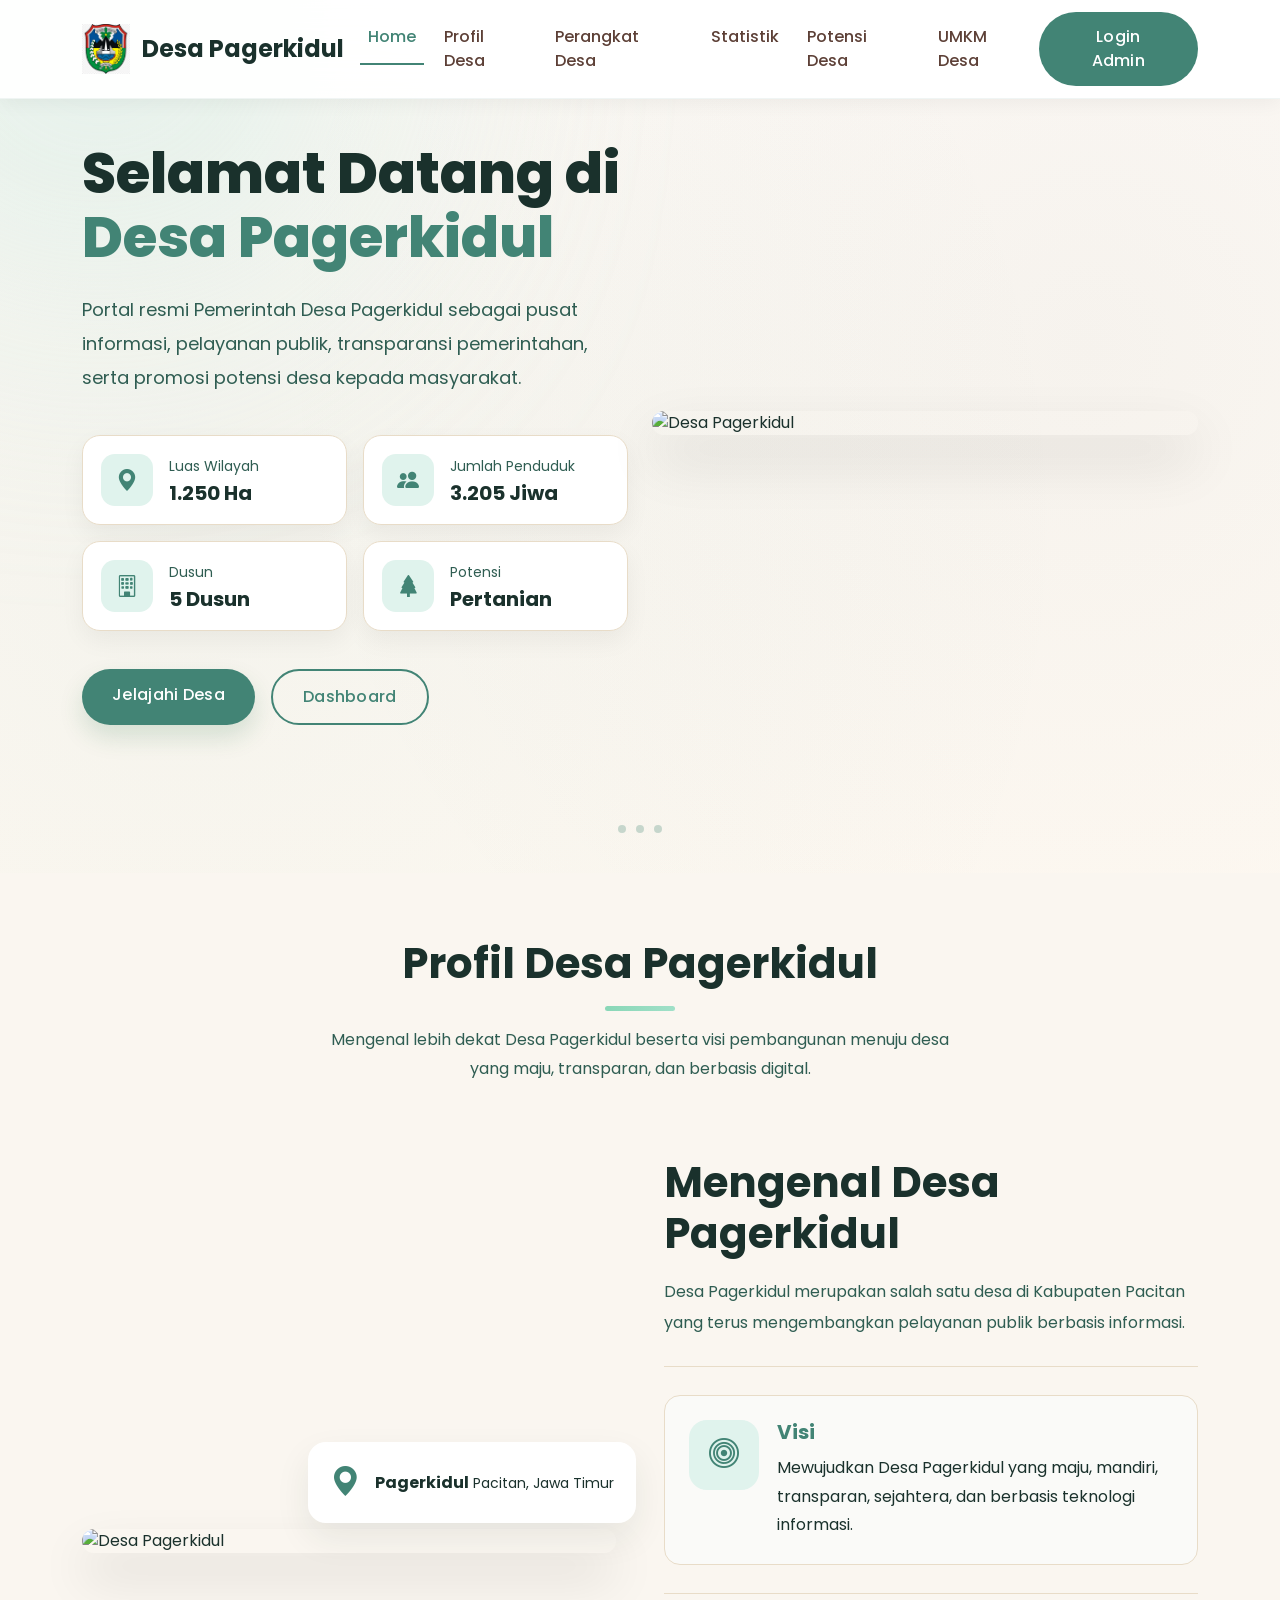
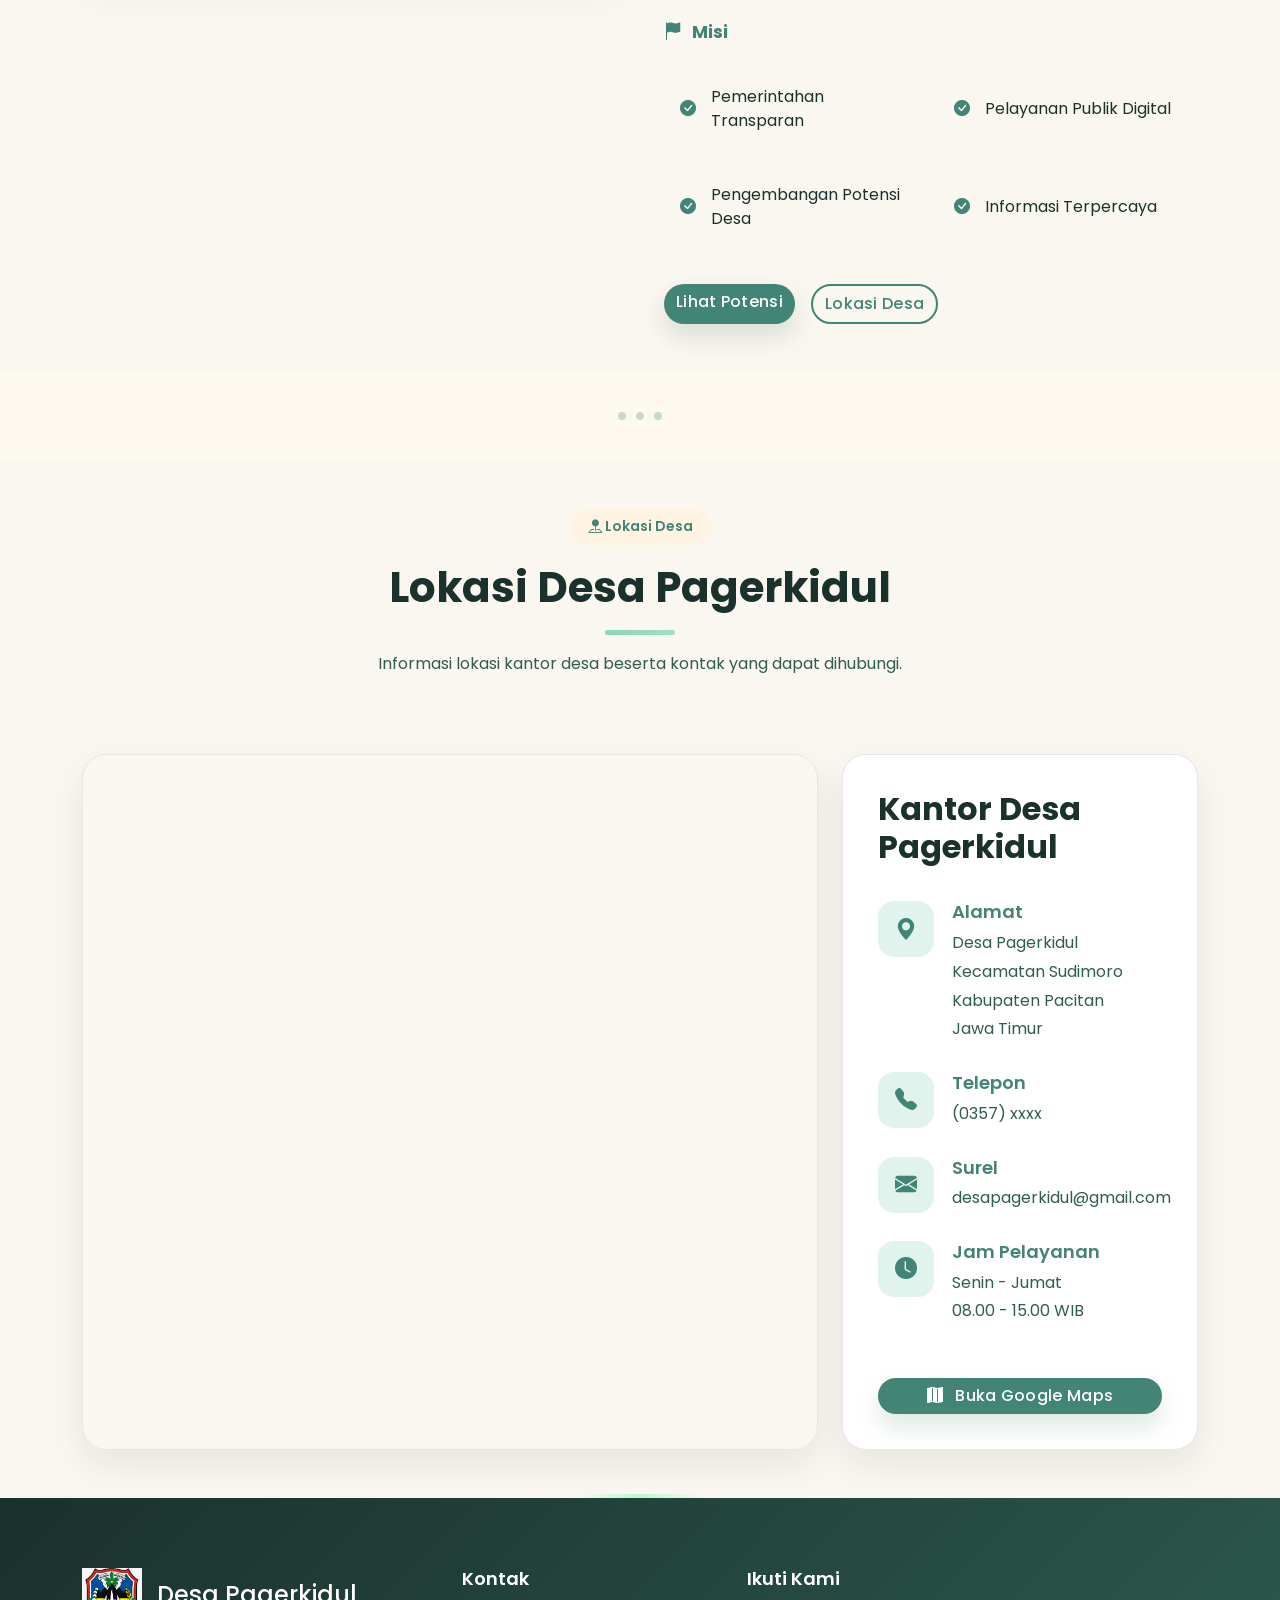
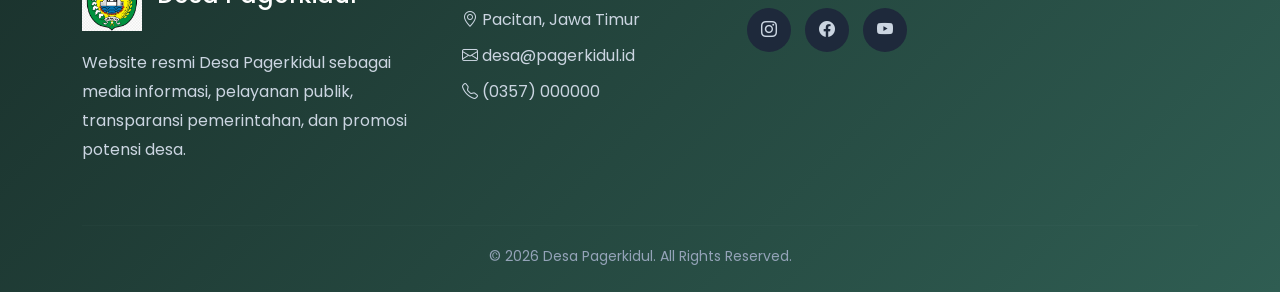
==== commit c78b12b7: "Revised. After split pages" ====
--- a/admin.html
+++ b/admin.html
@@ -156,7 +156,7 @@
                             <div class="stat-card">
                                 <div class="stat-top">
                                     <div>
-                                        <h3>Total Village Officials</h3>
+                                        <h3>Total Perangkat Desa</h3>
                                         <div class="stat-number">18</div>
                                         <p class="stat-desc">Anggota perangkat desa aktif</p>
                                     </div>
@@ -169,7 +169,7 @@
                             <div class="stat-card">
                                 <div class="stat-top">
                                     <div>
-                                        <h3>Total UMKM Products</h3>
+                                        <h3>Total Produk UMKM</h3>
                                         <div class="stat-number">12</div>
                                         <p class="stat-desc">Produk unggulan UMKM desa</p>
                                     </div>
@@ -182,7 +182,7 @@
                             <div class="stat-card">
                                 <div class="stat-top">
                                     <div>
-                                        <h3>Total Village Potentials</h3>
+                                        <h3>Total Potensi Desa</h3>
                                         <div class="stat-number">7</div>
                                         <p class="stat-desc">Potensi pertanian & wisata</p>
                                     </div>
@@ -283,7 +283,7 @@
                                     <div class="row g-3">
                                         <div class="col-md-5">
                                             <div class="uploader">
-                                                <div class="fw-bold" style="color:#166534;">Gambar</div>
+                                                <div class="fw-bold" style="color:#166534;">Foto</div>
                                                 <img class="preview-img mt-3" src="assets/images/desa.JPG"
                                                     alt="Profil" />
                                                 <div class="mt-3">
@@ -374,11 +374,11 @@
                                             aria-label="Village Officials Table">
                                             <thead>
                                                 <tr>
-                                                    <th style="width:64px;">Photo</th>
-                                                    <th>Name</th>
-                                                    <th>Position</th>
-                                                    <th style="width:170px;">Phone</th>
-                                                    <th style="width:260px;">Actions</th>
+                                                    <th style="width:64px;">Foto</th>
+                                                    <th>Nama</th>
+                                                    <th>Jabatan</th>
+                                                    <th style="width:170px;">Nomor HP</th>
+                                                    <th style="width:260px;">Aksi</th>
                                                 </tr>
                                             </thead>
                                             <tbody>
@@ -411,7 +411,7 @@
                                                             <button class="btn btn-danger-admin btn-sm"
                                                                 data-bs-toggle="modal" data-bs-target="#deleteModal"
                                                                 type="button">
-                                                                <i class="bi bi-trash"></i> Delete
+                                                                <i class="bi bi-trash"></i> Hapus
                                                             </button>
                                                         </div>
                                                     </td>
@@ -442,7 +442,7 @@
                                                             <button class="btn btn-danger-admin btn-sm"
                                                                 data-bs-toggle="modal" data-bs-target="#deleteModal"
                                                                 type="button">
-                                                                <i class="bi bi-trash"></i> Delete
+                                                                <i class="bi bi-trash"></i> Hapus
                                                             </button>
                                                         </div>
                                                     </td>
@@ -472,7 +472,7 @@
                                                             <button class="btn btn-danger-admin btn-sm"
                                                                 data-bs-toggle="modal" data-bs-target="#deleteModal"
                                                                 type="button">
-                                                                <i class="bi bi-trash"></i> Delete
+                                                                <i class="bi bi-trash"></i> Hapus
                                                             </button>
                                                         </div>
                                                     </td>
@@ -560,8 +560,8 @@
                                                         <tr>
 <th>Kategori</th>
                                                             <th style="width:140px;">Value</th>
-                                                            <th style="width:160px;">Chart Type</th>
-                                                            <th style="width:240px;">Actions</th>
+                                                            <th style="width:160px;">Tipe Diagram</th>
+                                                            <th style="width:240px;">Aksi</th>
                                                         </tr>
                                                     </thead>
                                                     <tbody>
@@ -586,7 +586,7 @@
                                                                     <button class="btn btn-danger-admin btn-sm"
                                                                         data-bs-toggle="modal"
                                                                         data-bs-target="#deleteModal" type="button"><i
-                                                                            class="bi bi-trash"></i> Delete</button>
+                                                                            class="bi bi-trash"></i> Hapus</button>
                                                                 </div>
                                                             </td>
                                                         </tr>
@@ -611,7 +611,7 @@
                                                                     <button class="btn btn-danger-admin btn-sm"
                                                                         data-bs-toggle="modal"
                                                                         data-bs-target="#deleteModal" type="button"><i
-                                                                            class="bi bi-trash"></i> Delete</button>
+                                                                            class="bi bi-trash"></i> Hapus</button>
                                                                 </div>
                                                             </td>
                                                         </tr>
@@ -636,7 +636,7 @@
                                                                     <button class="btn btn-danger-admin btn-sm"
                                                                         data-bs-toggle="modal"
                                                                         data-bs-target="#deleteModal" type="button"><i
-                                                                            class="bi bi-trash"></i> Delete</button>
+                                                                            class="bi bi-trash"></i> Hapus</button>
                                                                 </div>
                                                             </td>
                                                         </tr>
@@ -648,7 +648,7 @@
                                 </div>
                             </div>
 
-                            <!-- 5. VILLAGE POTENTIALS -->
+                            <!-- 5. POTENSI DESA -->
                             <div id="potentials" class="admin-card admin-section">
                                 <div class="admin-section-header">
                                     <h2><i class="bi bi-tree-fill"></i> POTENSI DESA</h2>
@@ -675,11 +675,11 @@
                                             aria-label="Village Potentials">
                                             <thead>
                                                 <tr>
-                                                    <th style="width:74px;">Image</th>
-                                                    <th>Title</th>
-                                                    <th>Description</th>
-                                                    <th style="width:160px;">Category</th>
-                                                    <th style="width:240px;">Actions</th>
+                                                    <th style="width:74px;">Foto</th>
+                                                    <th>Judul</th>
+                                                    <th>Deskripsi</th>
+                                                    <th style="width:160px;">Kategori</th>
+                                                    <th style="width:240px;">Aksi</th>
                                                 </tr>
                                             </thead>
                                             <tbody>
@@ -706,7 +706,7 @@
                                                             <button class="btn btn-danger-admin btn-sm"
                                                                 data-bs-toggle="modal" data-bs-target="#deleteModal"
                                                                 type="button"><i class="bi bi-trash"></i>
-                                                                Delete</button>
+                                                                Hapus</button>
                                                         </div>
                                                     </td>
                                                 </tr>
@@ -733,7 +733,7 @@
                                                             <button class="btn btn-danger-admin btn-sm"
                                                                 data-bs-toggle="modal" data-bs-target="#deleteModal"
                                                                 type="button"><i class="bi bi-trash"></i>
-                                                                Delete</button>
+                                                                Hapus</button>
                                                         </div>
                                                     </td>
                                                 </tr>
@@ -760,7 +760,7 @@
                                                             <button class="btn btn-danger-admin btn-sm"
                                                                 data-bs-toggle="modal" data-bs-target="#deleteModal"
                                                                 type="button"><i class="bi bi-trash"></i>
-                                                                Delete</button>
+                                                                Hapus</button>
                                                         </div>
                                                     </td>
                                                 </tr>
@@ -797,13 +797,13 @@
                                             aria-label="UMKM Products">
                                             <thead>
                                                 <tr>
-                                                    <th style="width:74px;">Image</th>
-                                                    <th>Product Name</th>
-                                                    <th>Owner</th>
-                                                    <th style="width:150px;">Category</th>
-                                                    <th>Description</th>
-                                                    <th style="width:150px;">Contact</th>
-                                                    <th style="width:260px;">Actions</th>
+                                                    <th style="width:74px;">Foto</th>
+                                                    <th>Nama Produk</th>
+                                                    <th>Pemilik</th>
+                                                    <th style="width:150px;">Kategori</th>
+                                                    <th>Deskripsi</th>
+                                                    <th style="width:150px;">Kontak</th>
+                                                    <th style="width:260px;">Aksi</th>
                                                 </tr>
                                             </thead>
                                             <tbody>
@@ -832,7 +832,8 @@
                                                             <button class="btn btn-danger-admin btn-sm"
                                                                 data-bs-toggle="modal" data-bs-target="#deleteModal"
                                                                 type="button"><i class="bi bi-trash"></i>
-                                                                Delete</button>
+                                                                Hapus
+                                                            </button>
                                                         </div>
                                                     </td>
                                                 </tr>
@@ -860,7 +861,7 @@
                                                             <button class="btn btn-danger-admin btn-sm"
                                                                 data-bs-toggle="modal" data-bs-target="#deleteModal"
                                                                 type="button"><i class="bi bi-trash"></i>
-                                                                Delete</button>
+                                                                Hapus</button>
                                                         </div>
                                                     </td>
                                                 </tr>
@@ -889,7 +890,7 @@
                                                             <button class="btn btn-danger-admin btn-sm"
                                                                 data-bs-toggle="modal" data-bs-target="#deleteModal"
                                                                 type="button"><i class="bi bi-trash"></i>
-                                                                Delete</button>
+                                                                Hapus</button>
                                                         </div>
                                                     </td>
                                                 </tr>
--- a/assets/css/style.css
+++ b/assets/css/style.css
@@ -1845,11 +1845,12 @@
 
     width: 100%;
 
-    height: 100%;
+    height: 520px; /* Leaflet butuh tinggi fixed/terbaca */
 
     min-height: 520px;
 
 }
+
 
 .info-card {
 
